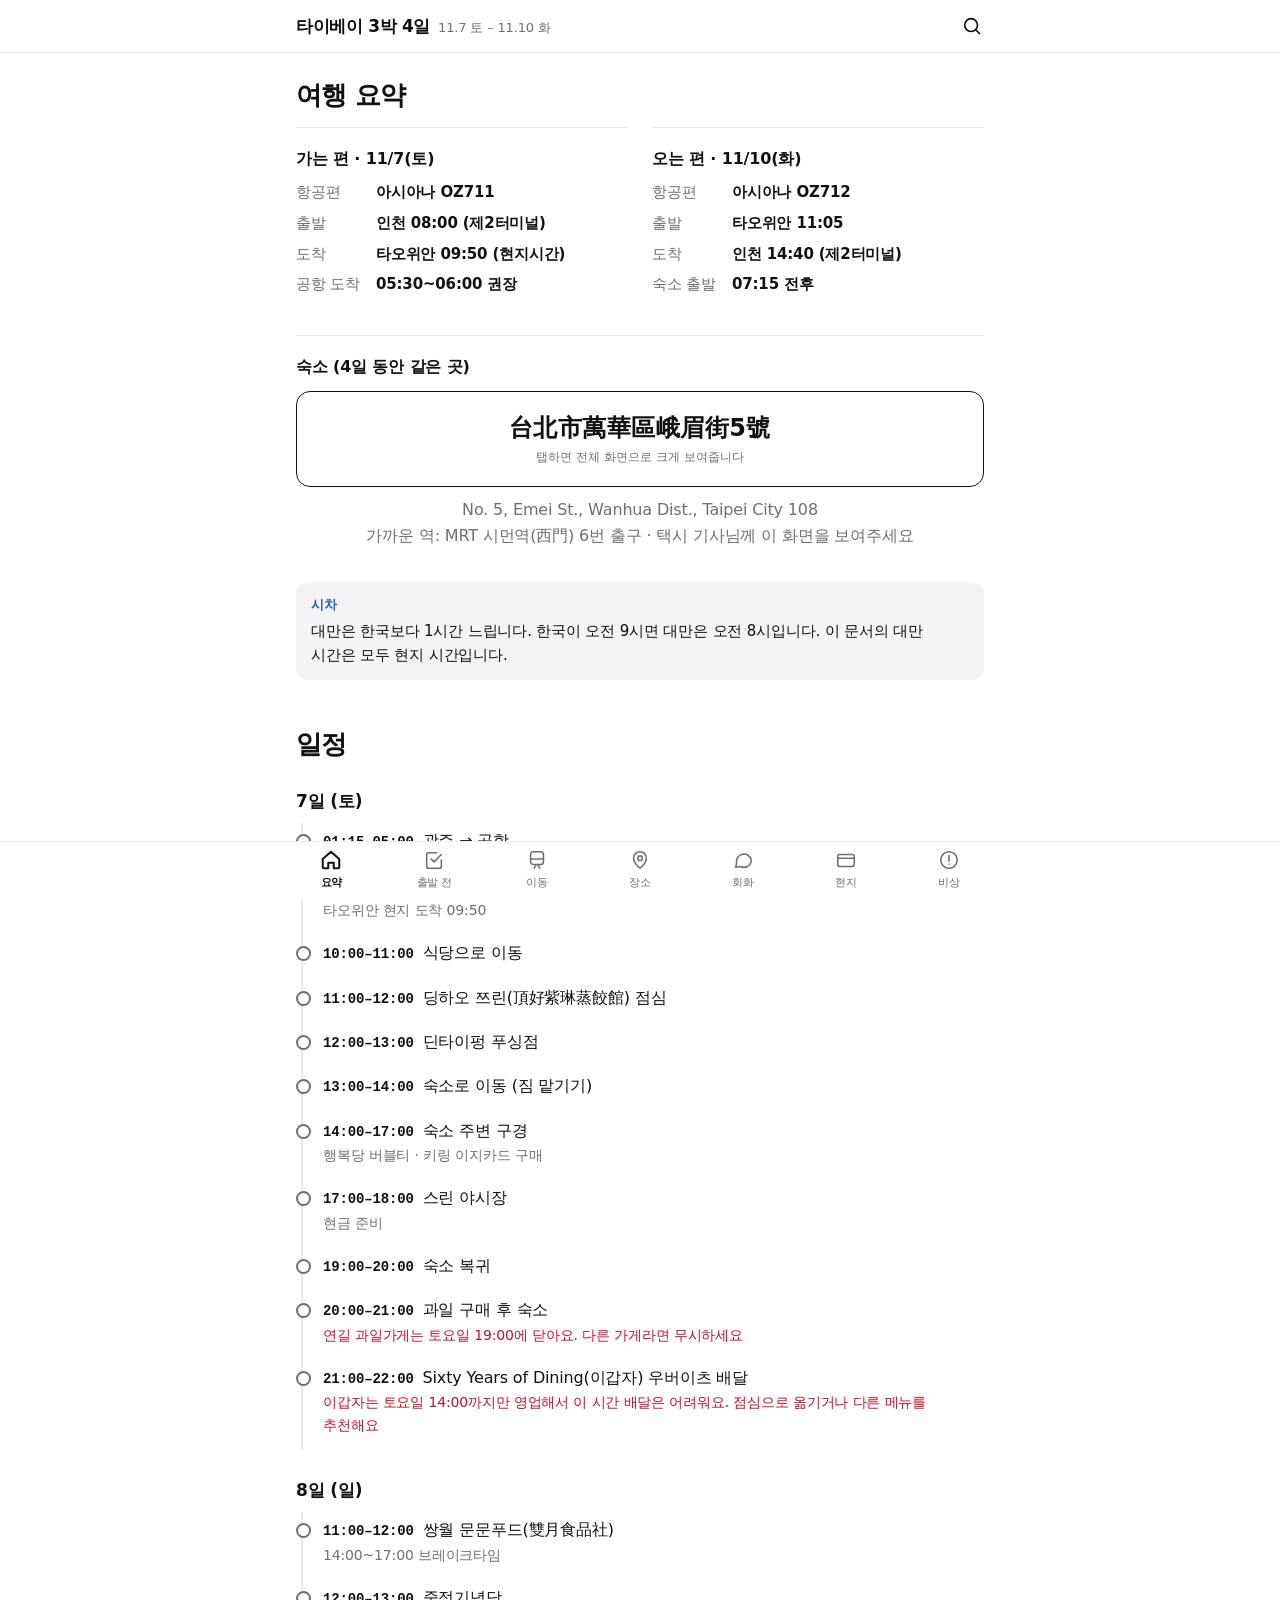
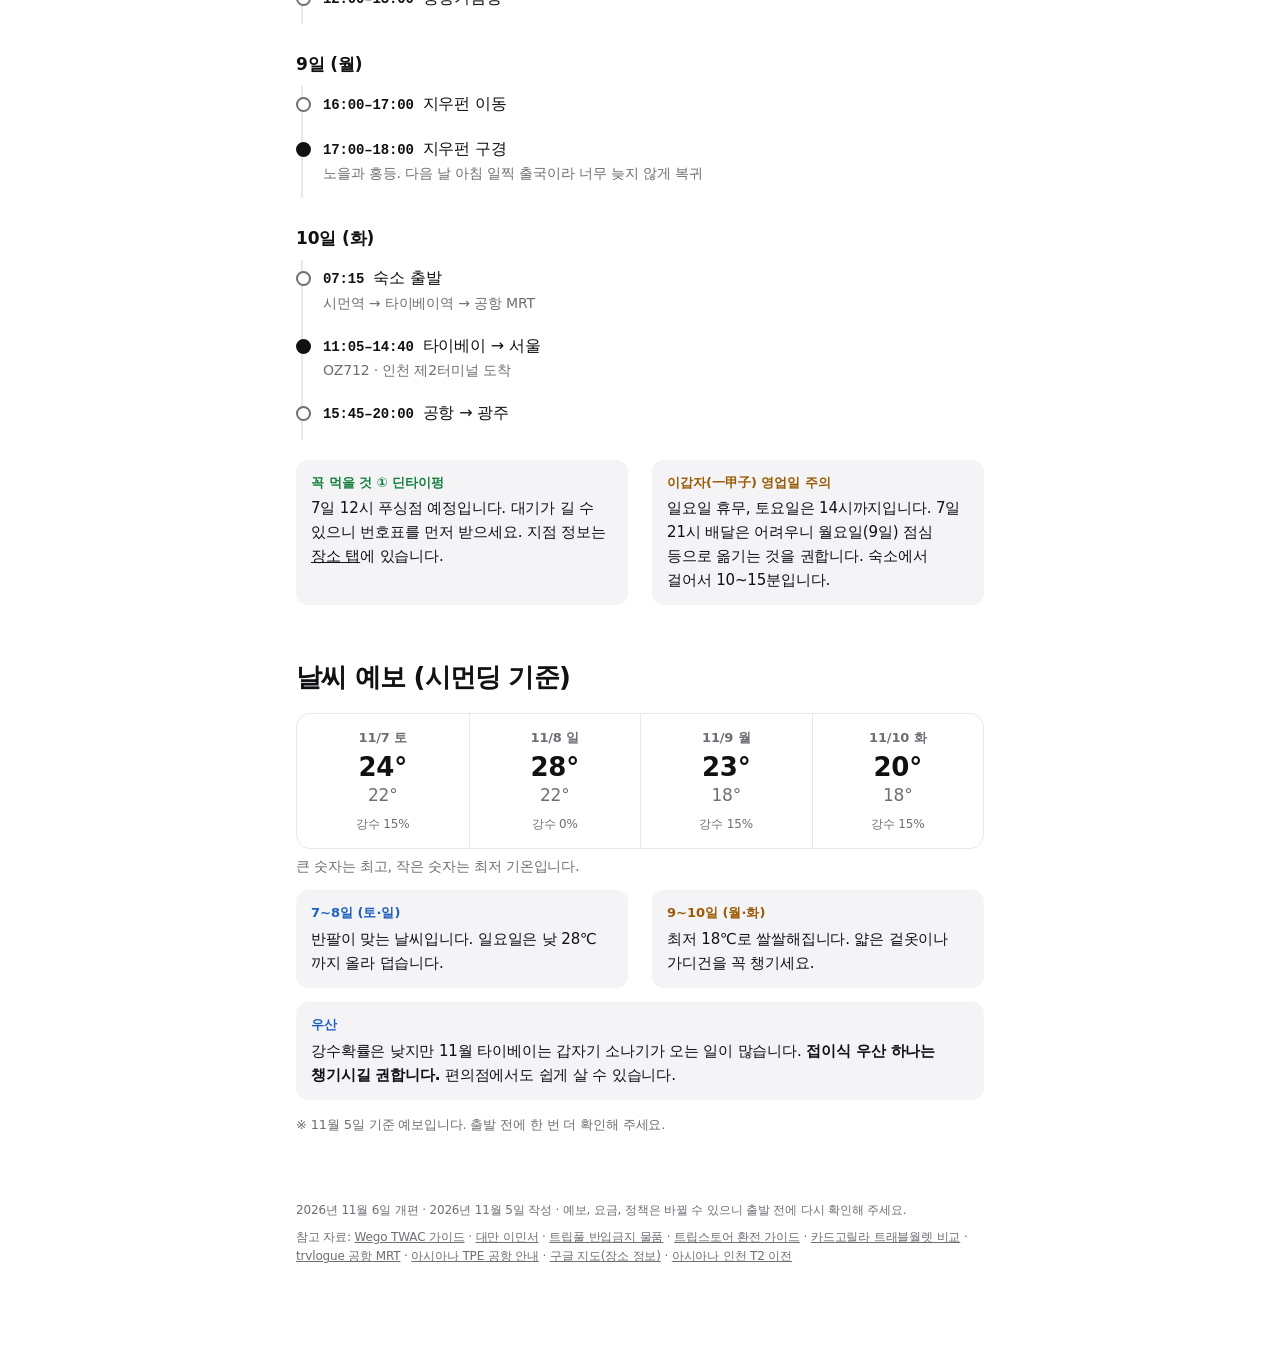
==== deploy/index.html @ 3171235d "타이베이 여행" ====
<!doctype html>
<html lang="ko">
<head>
<meta charset="utf-8">
<meta name="viewport" content="width=device-width, initial-scale=1, viewport-fit=cover">
<meta name="color-scheme" content="light dark">
<meta name="theme-color" content="#ffffff" media="(prefers-color-scheme: light)">
<meta name="theme-color" content="#0c0c0d" media="(prefers-color-scheme: dark)">
<meta name="apple-mobile-web-app-capable" content="yes">
<meta name="mobile-web-app-capable" content="yes">
<meta name="apple-mobile-web-app-title" content="타이베이">
<meta name="apple-mobile-web-app-status-bar-style" content="default">
<link rel="manifest" href="manifest.webmanifest">
<link rel="icon" href="icon-192.png">
<link rel="apple-touch-icon" href="icon-180.png">
<title>타이베이 여행 가이드</title>
<style>
:root{
  --bg:#fff; --card:#fff; --ink:#111114; --sub:#6e6e76; --line:#e9e9ec; --soft:#f4f4f6;
  --accent:#c8102e; --accent-soft:#fdecef; --blue:#1f5fbf; --blue-soft:#eaf1fc;
  --green:#16803f; --green-soft:#e8f5ed; --warn:#9a5b06; --warn-soft:#fbf3e4;
  --purple:#7b3fb3; --purple-soft:#f1e9f9;
  --mono:ui-monospace,SFMono-Regular,Menlo,Consolas,monospace;
  --tab-h:58px;
}
@media (prefers-color-scheme: dark){
  :root{
    --bg:#0c0c0d; --card:#0c0c0d; --ink:#f3f3f5; --sub:#9a9aa3; --line:#262629; --soft:#18181a;
    --accent:#ff6b7d; --accent-soft:#2c1519; --blue:#7aa9ff; --blue-soft:#16213a;
    --green:#52d08a; --green-soft:#12261a; --warn:#f0b054; --warn-soft:#2a210f;
    --purple:#b98af0; --purple-soft:#241a35;
  }
}
*{box-sizing:border-box}
html{scroll-behavior:smooth;-webkit-text-size-adjust:100%}
body{margin:0;background:var(--bg);color:var(--ink);
  font:16px/1.65 -apple-system,BlinkMacSystemFont,"Apple SD Gothic Neo","Pretendard","Noto Sans KR","Malgun Gothic",system-ui,sans-serif;
  letter-spacing:-.01em;word-break:keep-all;overflow-wrap:break-word;
  padding-bottom:calc(var(--tab-h) + env(safe-area-inset-bottom) + 28px)}
a{color:inherit}
button{-webkit-tap-highlight-color:transparent}

/* top bar */
.top{position:sticky;top:0;z-index:10;background:var(--bg);border-bottom:1px solid var(--line);padding-top:env(safe-area-inset-top)}
.top .in{max-width:720px;margin:0 auto;height:52px;padding:0 16px;display:flex;align-items:center;justify-content:space-between}
.top b{font-size:17px;letter-spacing:-.02em}
.top span{font-size:13px;color:var(--sub);margin-left:8px}
.iconbtn{width:40px;height:40px;border:0;background:transparent;color:var(--ink);display:grid;place-items:center;border-radius:50%;cursor:pointer;margin-right:-8px}
.iconbtn svg{width:22px;height:22px;stroke:currentColor;fill:none;stroke-width:1.8;stroke-linecap:round}

/* bottom tabs */
nav.tabs{position:fixed;left:0;right:0;bottom:0;z-index:10;background:var(--bg);border-top:1px solid var(--line);padding-bottom:env(safe-area-inset-bottom)}
nav.tabs .in{max-width:720px;margin:0 auto;display:grid;grid-template-columns:repeat(7,1fr)}
nav.tabs button{font:inherit;font-size:11px;letter-spacing:-.03em;border:0;background:none;color:var(--sub);height:var(--tab-h);display:flex;flex-direction:column;align-items:center;justify-content:center;gap:3px;cursor:pointer;padding:0}
nav.tabs svg{width:22px;height:22px;stroke:currentColor;fill:none;stroke-width:1.7;stroke-linecap:round;stroke-linejoin:round}
nav.tabs button[aria-selected="true"]{color:var(--ink);font-weight:700}
nav.tabs button[aria-selected="true"] svg{stroke-width:2.2}

.wrap{max-width:720px;margin:0 auto;padding:0 16px}
.pane{display:none}.pane.on{display:block}
section{scroll-margin-top:68px}
.pane>section:first-child h2{margin-top:26px}
h2{font-size:24px;font-weight:800;letter-spacing:-.03em;line-height:1.3;margin:48px 0 14px}
h3{font-size:16px;font-weight:700;margin:24px 0 8px}
.ghead{font-size:14px;font-weight:600;color:var(--sub);margin:36px 0 2px}
p{margin:8px 0}
ul,ol{padding-left:20px;margin:8px 0}
li{margin:5px 0}
.sub2{display:block;color:var(--sub);font-size:14px}
.mono{font-family:var(--mono);overflow-wrap:anywhere}
.more{font-size:14px;color:var(--sub)}

/* flat blocks instead of boxed cards */
.card{padding:18px 0;border-top:1px solid var(--line)}
h2+.card,h2+.dev-legend+.card,h2+.note+.card{border-top:0;padding-top:4px}
.card .card{border:0;padding:0;margin-top:10px}
.grid{display:grid;gap:0 24px;grid-template-columns:repeat(auto-fit,minmax(250px,1fr))}
.grid>.note{margin:8px 0}
.card h3:first-child{margin-top:0}
.kv{display:grid;grid-template-columns:auto 1fr;gap:6px 16px;font-size:15px;margin:8px 0}
.kv dt{color:var(--sub)}
.kv dd{margin:0;font-weight:600}

/* callouts */
.note{background:var(--soft);border-radius:12px;padding:13px 15px;margin:14px 0;font-size:15px;line-height:1.6}
.note>b:first-child{display:block;margin-bottom:3px;font-size:13px;letter-spacing:0}
.note.warn>b:first-child{color:var(--warn)}
.note.bad>b:first-child{color:var(--accent)}
.note.ok>b:first-child{color:var(--green)}
.note.info>b:first-child{color:var(--blue)}
.note .sub2{margin-top:2px}

/* tables */
table{width:100%;border-collapse:collapse;font-size:15px}
th,td{text-align:left;padding:10px 8px 10px 0;border-bottom:1px solid var(--line);vertical-align:top}
th{color:var(--sub);font-weight:600;font-size:13px}
tr:last-child td{border-bottom:0}
.tbl{overflow-x:auto}
@media (max-width:620px){
  table.stk tr:first-child{display:none}
  table.stk,table.stk tbody,table.stk tr,table.stk td{display:block;width:100%}
  table.stk tr{padding:11px 0;border-bottom:1px solid var(--line)}
  table.stk tr:last-child{border-bottom:0}
  table.stk td{border:0;padding:1px 0}
  table.stk td:first-child{font-weight:700;font-size:16px}
  table.stk td:not(:first-child){color:var(--sub);font-size:14px}
  table.stk td:not(:first-child) b{color:var(--ink)}
}

/* tags */
.tag{display:inline-block;white-space:nowrap;font-size:11px;padding:1px 8px;border-radius:999px;font-weight:700;vertical-align:2px;letter-spacing:0}
.tag.main{background:var(--ink);color:var(--bg)}
.tag.sub{border:1px solid var(--line);color:var(--sub)}
.dev-legend{display:flex;gap:8px;flex-wrap:wrap;margin:0 0 6px}
.dev{display:inline-block;font-size:12px;font-weight:700;padding:2px 9px;border-radius:999px;margin-right:4px;vertical-align:1px;border:1px solid var(--line);color:var(--sub);letter-spacing:0}
.dev.g{color:var(--green);border-color:var(--green)}
.dev.i{color:var(--blue);border-color:var(--blue)}
.closed{display:inline-block;color:var(--accent);font-weight:700;font-size:12px;padding:0 7px;border:1px solid var(--accent);border-radius:999px;margin-left:4px}
a.jump{font-size:13px;color:var(--blue);text-decoration:none;margin-left:4px;white-space:nowrap}

/* checklist */
.check{padding:0}
.check li{list-style:none;margin:0}
.check label{display:flex;gap:12px;align-items:flex-start;cursor:pointer;padding:9px 0}
.check input{width:21px;height:21px;margin:2px 0 0;accent-color:var(--ink);flex:none}
.check input:checked+span{color:var(--sub);text-decoration:line-through}

/* summary bits */
.big-addr{font-size:24px;font-weight:700;letter-spacing:.02em;text-align:center;padding:20px 8px;border:1.5px solid var(--ink);border-radius:14px;margin:10px 0;cursor:pointer;line-height:1.4}
.big-addr::after{content:"탭하면 전체 화면으로 크게 보여줍니다";display:block;font-size:12px;font-weight:400;color:var(--sub);letter-spacing:0;margin-top:4px}
.wx{display:grid;grid-template-columns:repeat(4,1fr);border:1px solid var(--line);border-radius:14px;overflow:hidden}
.wx>div{padding:13px 4px;text-align:center;border-left:1px solid var(--line)}
.wx>div:first-child{border-left:0}
.wx b{display:block;font-size:13px;color:var(--sub);font-weight:600}
.wx .hi{display:block;font-size:26px;font-weight:700;margin-top:4px;line-height:1.1}
.wx .lo{display:block;font-size:17px;color:var(--sub)}
.wx small{display:block;font-size:12px;color:var(--sub);margin-top:6px}
.plug{display:flex;align-items:center;gap:12px;margin:8px 0}
.plug>div{flex:1;background:var(--soft);border-radius:12px;padding:12px 14px}
.plug small{display:block;color:var(--sub);font-size:12px}
.plug span{color:var(--sub);font-size:13px;text-align:center;flex:none}
@media (max-width:480px){.plug{flex-direction:column;align-items:stretch}.plug span{padding:0}.plug span::before{content:"↓ "}}
ol.steps{margin:8px 0}

/* timeline */
.timeline{position:relative;margin:8px 0 0 5px;padding-left:20px;border-left:2px solid var(--line)}
.timeline .t{position:relative;padding:5px 0 13px}
.timeline .t::before{content:"";position:absolute;left:-27px;top:11px;width:11px;height:11px;border-radius:50%;background:var(--bg);border:2px solid var(--sub)}
.timeline .t.key::before{background:var(--ink);border-color:var(--ink)}
.timeline .time{font-family:var(--mono);font-weight:700;font-size:14px;margin-right:4px}

/* places */
.plist{display:grid;gap:0}
.place{padding:20px 0;border-top:1px solid var(--line)}
.ptop{display:flex;justify-content:space-between;gap:12px;align-items:flex-start}
.pzh{font-size:19px;font-weight:700;line-height:1.35}
.pko{font-size:14px;color:var(--sub)}
.pmap{flex:none;font-size:13px;font-weight:600;text-decoration:none;color:var(--ink);border:1px solid var(--line);padding:6px 12px;border-radius:999px;white-space:nowrap}
.ptop .num{display:inline-grid;place-items:center;width:21px;height:21px;border-radius:50%;color:#fff;font-size:11px;font-weight:700;margin-right:7px;vertical-align:2px}
.memo{margin-top:10px;background:var(--soft);border-radius:8px;padding:6px 10px;font-size:14px;display:inline-block}
.pdesc{font-size:15px;margin:10px 0}
.pinfo{margin:0;font-size:14px;display:grid;gap:5px}
.pinfo div{display:grid;grid-template-columns:38px 1fr;gap:8px}
.pinfo dt{color:var(--sub)}.pinfo dd{margin:0}
.pinfo a{text-decoration:none;color:var(--blue)}
.ptip{margin-top:10px;font-size:14px;color:var(--sub)}
.mapwrap{overflow:auto;-webkit-overflow-scrolling:touch;max-height:72vh;border-radius:12px;border:1px solid var(--line)}
.pmapsvg{display:block;width:780px !important;max-width:none !important;height:auto}
.pmapsvg text{font-family:inherit}
.mapnote{font-size:13px;color:var(--sub);margin:8px 2px 0}
.mbg{fill:#f3f1ea}.river{stroke:#bcd9ee}.rv{fill:#4a86b5;font-style:italic}
.ml{fill:#1d1d1f;font-weight:600;paint-order:stroke;stroke:#f3f1ea;stroke-width:3px}
.sl{fill:#5d5d63;paint-order:stroke;stroke:#f3f1ea;stroke-width:3px}
.rl{fill:#8a8a90}.stn{fill:#fff;stroke:#555;stroke-width:2}
.rd{stroke:#fff;stroke-width:7}.rdM{stroke:#fff;stroke-width:11}
.lgbg{fill:#fff;fill-opacity:.88}.sc{stroke:#1d1d1f}
@media (prefers-color-scheme: dark){
 .mbg{fill:#24242a}.river{stroke:#22384f}.rv{fill:#6ea2ff}
 .ml{fill:#f2f2f4;stroke:#24242a}.sl{fill:#a8a8b0;stroke:#24242a}
 .rl{fill:#8a8a95}.stn{fill:#24242a;stroke:#ccc}
 .rd{stroke:#3a3a42}.rdM{stroke:#47474f}.lgbg{fill:#1e1e21}.sc{stroke:#f2f2f4}
}
.pane svg{display:block;width:100%;height:auto}
.pane svg text{font-family:inherit}

/* talk (회화) */
.tbar{position:sticky;top:calc(52px + env(safe-area-inset-top));z-index:5;background:var(--bg);margin:0 -16px;padding:10px 16px 0;border-bottom:1px solid var(--line)}
.seg{display:inline-flex;border:1px solid var(--line);border-radius:999px;padding:2px;background:var(--soft)}
.seg button{font:inherit;font-size:13px;font-weight:600;border:0;background:none;color:var(--sub);padding:5px 14px;border-radius:999px;cursor:pointer}
.seg button[aria-pressed="true"]{background:var(--ink);color:var(--bg)}
.tbar .row{display:flex;align-items:center;justify-content:space-between;gap:10px}
.tbar .row small{color:var(--sub);font-size:12px}
.tchips{display:flex;gap:6px;overflow-x:auto;padding:10px 16px 10px;margin:0 -16px;scrollbar-width:none;-webkit-overflow-scrolling:touch}
.tchips::-webkit-scrollbar{display:none}
.tchips a{flex:none;font-size:13px;font-weight:600;text-decoration:none;padding:5px 12px;border-radius:999px;border:1px solid var(--line);color:var(--ink);background:var(--bg)}
.tchips a:active{background:var(--soft)}
.pgroup{scroll-margin-top:190px;margin-top:8px}
.hide{display:none !important}
.tsearch{display:block;width:100%;font:inherit;font-size:16px;padding:11px 14px;border:0;border-radius:12px;background:var(--soft);color:var(--ink);outline:none;margin-bottom:8px;-webkit-appearance:none}
.qk{display:flex;gap:6px;overflow-x:auto;scrollbar-width:none;margin:0 -16px 8px;padding:0 16px}
.qk::-webkit-scrollbar{display:none}
.qk button{flex:none;font:inherit;font-size:13px;border:0;background:var(--soft);color:var(--ink);border-radius:999px;padding:5px 12px;cursor:pointer}
.tempty{font-size:13px;color:var(--sub);margin:8px 0 0}
.day h3{font-size:17px;margin:26px 0 4px}
.pgroup h3{font-size:19px;font-weight:800;margin:30px 0 2px;letter-spacing:-.02em}
.pgroup .gd{font-size:13px;color:var(--sub);margin:0 0 6px}
.phrase{display:flex;align-items:stretch;border-top:1px solid var(--line)}
.phrase:last-child{border-bottom:1px solid var(--line)}
.phrase .pm{flex:1;min-width:0;text-align:left;font:inherit;color:inherit;background:none;border:0;padding:13px 4px 13px 0;cursor:pointer;display:block}
.phrase .zh{display:block;font-size:21px;font-weight:700;line-height:1.35;letter-spacing:0;word-break:normal}
.phrase .ko{display:block;font-size:15px;margin-top:2px}
.phrase .rom{display:block;font-size:13px;color:var(--sub);margin-top:2px;word-break:normal}
.phrase .nt{display:block;font-size:13px;color:var(--green);margin-top:3px}
.phrase .play{flex:none;width:58px;border:0;background:none;color:var(--ink);cursor:pointer;display:grid;place-items:center;padding:0}
.phrase .play i{width:40px;height:40px;border-radius:50%;background:var(--soft);display:grid;place-items:center}
.phrase .play svg{width:16px;height:16px;fill:currentColor;margin-left:2px}
.phrase .play.on i{background:var(--ink);color:var(--bg)}
.nums{display:grid;grid-template-columns:repeat(4,1fr);gap:8px;margin:10px 0}
.nums button{font:inherit;border:1px solid var(--line);background:var(--bg);color:var(--ink);border-radius:12px;padding:10px 4px;cursor:pointer;text-align:center;line-height:1.3}
.nums button:active{background:var(--soft)}
.nums b{display:block;font-size:20px;letter-spacing:0}
.nums small{display:block;font-size:11px;color:var(--sub);letter-spacing:0}
.nums em{display:block;font-style:normal;font-size:12px;color:var(--sub);margin-top:2px}
details.help{background:var(--soft);border-radius:12px;padding:12px 15px;margin:12px 0;font-size:14px}
details.help summary{cursor:pointer;font-weight:700;font-size:14px}
.vstat{font-size:13px;color:var(--sub);margin:6px 0 0}
.vstat.bad{color:var(--accent)}

/* full-screen "show to staff" */
.big{position:fixed;inset:0;z-index:40;background:var(--bg);display:none;flex-direction:column;padding:calc(env(safe-area-inset-top) + 12px) 20px calc(env(safe-area-inset-bottom) + 8px)}
.big.on{display:flex}
.big .bx{margin:auto 0;text-align:center}
.big .bz{font-size:clamp(34px,11vw,72px);font-weight:800;line-height:1.3;letter-spacing:0;word-break:normal}
.big .bz.addr{font-size:clamp(30px,9vw,60px)}
.big .bk{font-size:18px;color:var(--sub);margin-top:16px}
.big .br{font-size:15px;color:var(--sub);margin-top:6px}
.big .bbar{display:flex;gap:10px;padding:12px 0 8px}
.big .bbar button{flex:1;font:inherit;font-size:16px;font-weight:700;height:52px;border-radius:14px;border:1px solid var(--line);background:var(--soft);color:var(--ink);cursor:pointer}
.big .bbar .pri{background:var(--ink);color:var(--bg);border-color:var(--ink)}

/* search */
.sov{position:fixed;inset:0;z-index:30;background:rgba(0,0,0,.4);display:none}
.sov.on{display:block}
.sbox{background:var(--bg);max-width:720px;margin:0 auto;height:100%;display:flex;flex-direction:column}
.shead{display:flex;gap:8px;padding:calc(env(safe-area-inset-top) + 10px) 16px 10px;border-bottom:1px solid var(--line)}
.shead input{flex:1;font:inherit;font-size:17px;padding:10px 14px;border:0;border-radius:12px;background:var(--soft);color:var(--ink);min-width:0;outline:none}
.shead button{font:inherit;border:0;background:transparent;color:var(--ink);font-size:15px;font-weight:600;cursor:pointer;padding:0 4px}
.schips{display:flex;flex-wrap:wrap;gap:6px;padding:12px 16px 0}
.schips button{font:inherit;font-size:13px;border:1px solid var(--line);background:var(--bg);color:var(--ink);border-radius:999px;padding:4px 11px;cursor:pointer}
.sres{overflow-y:auto;padding:8px 16px 40px;flex:1}
.sitem{display:block;width:100%;text-align:left;font:inherit;background:none;border:0;border-bottom:1px solid var(--line);padding:12px 0;color:var(--ink);cursor:pointer}
.sitem .where{font-size:12px;color:var(--sub);font-weight:600}
.sitem .snip{font-size:15px;margin-top:2px}
.scount{font-size:13px;color:var(--sub);margin-top:10px}
mark.hl{background:#ffe066;color:#111;border-radius:3px;padding:0 1px}
.flash{animation:flash 1.8s ease}
@keyframes flash{0%,40%{box-shadow:0 0 0 4px #ffe066;background:#ffe066;border-radius:6px}100%{box-shadow:0 0 0 0 transparent}}

footer{margin-top:48px;color:var(--sub);font-size:12px;line-height:1.6}
footer a{color:var(--sub)}

@media (min-width:721px){h2{font-size:26px}}
@media print{
  .top,nav.tabs,.tbar,.tchips,.big,.sov{display:none !important}
  .pane{display:block !important}
  body{padding-bottom:0}
  .card,.place,.phrase{break-inside:avoid}
}
</style>
</head>
<body>

<header class="top"><div class="in">
  <div><b>타이베이 3박 4일</b><span>11.7 토 – 11.10 화</span></div>
  <button class="iconbtn" id="sbtn" aria-label="검색"><svg viewBox="0 0 24 24"><circle cx="11" cy="11" r="7"/><path d="M20 20l-3.6-3.6"/></svg></button>
</div></header>

<main class="wrap">
<div class="pane" id="tab-home" role="tabpanel"><section id="summary">
  <h2>여행 요약</h2>
  <div class="grid">
    <div class="card">
      <h3 style="margin-top:0"> 가는 편 · 11/7(토)</h3>
      <dl class="kv">
        <dt>항공편</dt><dd>아시아나 OZ711</dd>
        <dt>출발</dt><dd>인천 08:00 (제2터미널)</dd>
        <dt>도착</dt><dd>타오위안 09:50 (현지시간)</dd>
        <dt>공항 도착</dt><dd>05:30~06:00 권장</dd>
      </dl>
    </div>
    <div class="card">
      <h3 style="margin-top:0"> 오는 편 · 11/10(화)</h3>
      <dl class="kv">
        <dt>항공편</dt><dd>아시아나 OZ712</dd>
        <dt>출발</dt><dd>타오위안 11:05</dd>
        <dt>도착</dt><dd>인천 14:40 (제2터미널)</dd>
        <dt>숙소 출발</dt><dd>07:15 전후</dd>
      </dl>
    </div>
  </div>
  <div class="card" style="margin-top:12px">
    <h3 style="margin-top:0"> 숙소 (4일 동안 같은 곳)</h3>
    <div class="big-addr" role="button" tabindex="0">台北市萬華區峨眉街5號</div>
    <p style="text-align:center;margin:0;color:var(--sub)">No. 5, Emei St., Wanhua Dist., Taipei City 108<br>가까운 역: MRT 시먼역(西門) 6번 출구 · 택시 기사님께 이 화면을 보여주세요</p>
  </div>
  <div class="note info"><b>시차</b>대만은 한국보다 1시간 느립니다. 한국이 오전 9시면 대만은 오전 8시입니다. 이 문서의 대만 시간은 모두 현지 시간입니다.</div>
</section><section id="plan"><h2>일정</h2><div id="plan-body"></div><div class="grid" style="margin-top:12px"><div class="note ok" style="margin:8px 0"><b>꼭 먹을 것 ① 딘타이펑</b>7일 12시 푸싱점 예정입니다. 대기가 길 수 있으니 번호표를 먼저 받으세요. 지점 정보는 <a href="#places" data-go="places">장소 탭</a>에 있습니다.</div><div class="note warn" style="margin:8px 0"><b>이갑자(一甲子) 영업일 주의</b>일요일 휴무, 토요일은 14시까지입니다. 7일 21시 배달은 어려우니 월요일(9일) 점심 등으로 옮기는 것을 권합니다. 숙소에서 걸어서 10~15분입니다.</div></div></section><section id="weather">
  <h2>날씨 예보 (시먼딩 기준)</h2>
  <div class="card">
    <div class="wx"><div><b>11/7 토</b><span class="hi">24°</span><span class="lo">22°</span><small>강수 15%</small></div><div><b>11/8 일</b><span class="hi">28°</span><span class="lo">22°</span><small>강수 0%</small></div><div><b>11/9 월</b><span class="hi">23°</span><span class="lo">18°</span><small>강수 15%</small></div><div><b>11/10 화</b><span class="hi">20°</span><span class="lo">18°</span><small>강수 15%</small></div></div><p class="more" style="margin:6px 0 0">큰 숫자는 최고, 작은 숫자는 최저 기온입니다.</p>
    <div class="grid" style="margin-top:12px">
      <div class="note info" style="margin:0"><b>7~8일 (토·일)</b>반팔이 맞는 날씨입니다. 일요일은 낮 28℃까지 올라 덥습니다.</div>
      <div class="note warn" style="margin:0"><b>9~10일 (월·화)</b>최저 18℃로 쌀쌀해집니다. 얇은 겉옷이나 가디건을 꼭 챙기세요.</div>
    </div>
    <div class="note info"><b> 우산</b>강수확률은 낮지만 11월 타이베이는 갑자기 소나기가 오는 일이 많습니다. <b>접이식 우산 하나는 챙기시길 권합니다.</b> 편의점에서도 쉽게 살 수 있습니다.</div>
    <p style="font-size:13px;color:var(--sub);margin:0">※ 11월 5일 기준 예보입니다. 출발 전에 한 번 더 확인해 주세요.</p>
  </div>
</section></div><div class="pane" id="tab-before" role="tabpanel"><section id="check"><h2>출발 전 체크리스트</h2>
<div class="card">
  <h3 style="margin-top:0"> 서류·입국</h3>
  <ul class="check">
    <li><label><input type="checkbox"><span><b>TWAC 온라인 입국신고서 제출</b> → 완료 메일 확인 <a href="#twac" class="jump">방법 ↓</a></span></label></li>
    <li><label><input type="checkbox"><span>여권 유효기간 확인 (6개월 이상 남은 것이 안전)</span></label></li>
    <li><label><input type="checkbox" checked><span>여행자 보험 가입 (카카오페이)</span></label></li>
  </ul>
  <h3> 결제</h3>
  <ul class="check">
    <li><label><input type="checkbox" checked><span>트래블월렛에 대만달러(TWD) 충전 </span></label></li>
    <li><label><input type="checkbox"><span>와이프 토스: <b>외화통장을 해외결제 계좌로 설정</b></span></label></li>
    <li><label><input type="checkbox"><span>트래블월렛·토스·신한카드 모두 <b>해외 원화결제(DCC) 차단</b></span></label></li>
    <li><label><input type="checkbox"><span>신한카드 해외 사용 가능 상태인지 확인</span></label></li>
    <li><label><input type="checkbox"><span>라인페이(신한카드 앱) 대만 결제 되는지 확인</span></label></li>
  </ul>
  <h3> 앱 (한국에서 미리)</h3>
  <ul class="check">
    <li><label><input type="checkbox"><span><b>Uber 앱</b> 로그인 + 카드 등록 (택시용, 한 명만 해도 됨) <a href="#apps" class="jump">이유 ↓</a></span></label></li>
    <li><label><input type="checkbox"><span><b>Uber Eats 앱</b> 로그인 + 카드 등록 (배달용)</span></label></li>
    <li><label><input type="checkbox"><span>eSIM 또는 유심 구매·설치</span></label></li>
    <li><label><input type="checkbox"><span>구글 지도 '대만' 목록 열리는지 확인</span></label></li>
    <li><label><input type="checkbox"><span> <b>구글 지도 오프라인 지도</b> 받기: 타이베이 시내 + 지우펀 (두 폰 모두, 와이파이) <a href="#offmap" class="jump">방법 ↓</a></span></label></li>
    <li><label><input type="checkbox"><span> <b>갤럭시 AI 언어팩</b> 중국어·한국어 받기 (와이파이) <a href="#translate" class="jump">방법 ↓</a></span></label></li>
    <li><label><input type="checkbox"><span> <b>아이폰 번역 언어</b> 중국어(번체)·한국어 받기 (와이프)</span></label></li>
    <li><label><input type="checkbox"><span> <b>구글 번역 오프라인 중국어(번체)</b> 받기 + 파파고 설치 (두 폰 모두)</span></label></li>
    <li><label><input type="checkbox"><span>비행기 모드에서 카메라 번역·통역 되는지 테스트</span></label></li>
  </ul>
  <h3> 짐</h3>
  <ul class="check">
    <li><label><input type="checkbox"><span><b>A타입(11자) 플러그 어댑터</b></span></label></li>
    <li><label><input type="checkbox"><span>접이식 우산, 얇은 겉옷 (9~10일 쌀쌀, 지우펀은 더 추움)</span></label></li>
    <li><label><input type="checkbox"><span>보조배터리는 <b>기내 가방</b>에 (100Wh 이하)</span></label></li>
    <li><label><input type="checkbox"><span>가방에 <b>고기 든 음식, 생과일, 전자담배</b> 없는지 확인 <a href="#ban" class="jump">목록 ↓</a></span></label></li>
    <li><label><input type="checkbox"><span>편한 신발 (지우펀 계단·비탈)</span></label></li>
  </ul>
  <h3> 출발일</h3>
  <ul class="check">
    <li><label><input type="checkbox"><span>인천공항 <b>제2터미널</b> 05:30~06:00 도착할 교통편·첫차 확인</span></label></li>
  </ul>
  <p style="font-size:13px;color:var(--sub);margin:8px 0 0">※ 체크 표시는 이 기기에 저장됩니다.</p>
</div>
<h3>콘센트 모양</h3>
  <div class="card">
    <div class="plug"><div><small>한국</small><b>220V · 둥근 2핀</b></div><span>어댑터</span><div><small>대만</small><b>110V · 납작한 11자 (A타입)</b></div></div>
    <p style="margin:8px 0 0;font-size:15px">휴대폰과 노트북 충전기는 대부분 프리볼트(100~240V)라 <b>어댑터만 끼우면 됩니다.</b> 드라이기나 고데기 같은 220V 전용 기기는 쓸 수 없습니다.</p>
  </div>
</section><section id="apps"><h2>앱 미리 설치·설정</h2>
<div class="note warn"><b>왜 한국에서 미리 해야 하나요?</b>로그인할 때 <b>문자 인증</b>이 필요한 경우가 많은데, 데이터 전용 eSIM을 쓰면 대만에서 한국 번호로 문자를 못 받을 수 있습니다. 카드 등록도 미리 해두면 현지에서 바로 쓸 수 있습니다.</div>
<div class="card tbl">
  <table>
    <tr><th>앱</th><th>용도</th><th>미리 할 일</th></tr>
    <tr><td><b>Uber</b></td><td>택시·차량 호출</td><td>한국 계정 로그인, 트래블월렛 카드 등록</td></tr>
    <tr><td><b>Uber Eats</b></td><td>숙소로 음식 배달</td><td>로그인, 트래블월렛 카드 등록 (거절되면 신한카드)</td></tr>
    <tr><td><b>구글 지도</b></td><td>길찾기, 버스 시간, 저장한 '대만' 목록</td><td>목록 확인 + 오프라인 지도 받기</td></tr>
    <tr><td><b>구글 번역 · 파파고</b></td><td>메뉴판 카메라 번역</td><td>설치 + 오프라인 언어 받기 (아래 번역 준비 참고)</td></tr>
    <tr><td><b>트래블월렛 · 토스</b></td><td>잔액 확인, 카드 정지</td><td>로그인 상태 확인</td></tr>
    <tr><td><b>카카오페이</b></td><td>여행자 보험 확인·청구</td><td>보험 가입 내역과 긴급지원 연락처 확인</td></tr>
    <tr><td><b>카카오 T</b> (선택)</td><td>해외 차량 호출</td><td>대만 지원 여부를 앱에서 확인 <a href="#transit" class="jump" data-go="move">→ 이동 탭</a></td></tr>
  </table>
</div>
<p style="font-size:13px;color:var(--sub)">Uber Eats는 위치가 대만으로 바뀌기 전에는 대만 가게가 안 보이는 게 정상입니다. 주문 방법은 '대만에서' 탭에 있습니다.</p>
</section><section id="translate"><h2>번역 준비 (폴드7 · 아이폰)</h2>
<div class="dev-legend"><span class="dev g"> 갤럭시 폴드7 (요한)</span><span class="dev i"> 아이폰 (와이프)</span></div>
<div class="note info"><b>어떤 언어를 받아야 하나요?</b>대만은 <b>중국어(만다린)</b>를 쓰고 글자는 <b>번체자(繁體)</b>입니다. 언어를 고를 때 <b>'중국어(번체)'</b>나 <b>'중국어(대만)'</b>이 있으면 그것을, 없으면 그냥 '중국어'를 받으세요. '대만어(台語)'는 받을 필요 없습니다. 말소리(만다린)는 중국 본토와 같아서 통역도 '중국어'로 됩니다.</div>
<div class="note warn"><b>언제 하나요?</b>언어팩은 수백 MB까지 될 수 있으니 <b>출국 전 집 와이파이에서</b> 받으세요. 받은 뒤 <b>비행기 모드로 켜서 테스트</b>하면, 현지에서 데이터가 안 될 때도 쓸 수 있는지 확인됩니다.</div>

<div class="card">
  <h3 style="margin-top:0"><span class="dev g"> 폴드7</span> ① 갤럭시 AI 언어팩 <span class="tag main">필수</span></h3>
  <p style="margin:0 0 6px">폴드7에 들어 있는 <b>통역(대화 통역), 실시간 통화 통역, 채팅 번역, 사진 속 글자 번역</b>이 이 언어팩을 씁니다.</p>
  <ol>
    <li><b>설정 → Galaxy AI</b>로 들어갑니다.</li>
    <li><b>통역</b>(또는 '실시간 통역') 항목을 누르고, 안에 있는 <b>언어팩</b> 메뉴로 들어갑니다.</li>
    <li><b>중국어</b>와 <b>한국어</b> 옆의 다운로드 버튼을 누릅니다.</li>
    <li>같은 화면이나 Galaxy AI 설정에 <b>'기기에서만 데이터 처리'</b> 옵션이 있으면 켜서 오프라인으로 되는지 확인해 보세요. 평소에는 꺼두셔도 됩니다.</li>
  </ol>
  <p style="font-size:13px;color:var(--sub);margin:4px 0 0">※ 메뉴 이름과 위치는 소프트웨어 버전에 따라 조금 다를 수 있습니다. 설정 맨 위 검색창에 <b>'언어팩'</b>이나 <b>'통역'</b>을 검색하면 바로 찾을 수 있습니다.</p>
  <h3>폴드7에서 통역 쓰는 법</h3>
  <ul>
    <li><b>대화 통역</b>: 빠른 설정 패널(위에서 아래로 쓸어내리기)에 '통역' 버튼을 추가해 두면 바로 켤 수 있습니다. 한국어 ↔ 중국어를 고르고 말하면 번역해서 읽어줍니다.</li>
    <li><b>마주 보고 대화</b>: 화면을 반쯤 접어 세우거나, 대화 모드에서 <b>커버 화면에 상대방 쪽 번역</b>을 띄우는 기능을 쓰면 상대가 바로 읽을 수 있습니다.</li>
    <li><b>통화 통역</b>: 식당 예약 등으로 전화할 때 전화 앱의 통화 통역 기능을 켜면 통화 중에 번역됩니다.</li>
  </ul>
</div>

<div class="card">
  <h3 style="margin-top:0"><span class="dev i"> 아이폰</span> ① 애플 번역 언어 다운로드 <span class="tag main">필수</span></h3>
  <p style="margin:0 0 6px">아이폰 기본 <b>번역 앱, 카메라·사진의 글자 인식(라이브 텍스트) 번역</b>이 이 언어를 씁니다.</p>
  <ol>
    <li><b>설정 → 앱 → 번역</b>으로 들어갑니다. (iOS 버전에 따라 <b>설정 → 번역</b>)</li>
    <li><b>다운로드된 언어</b>를 누르고 <b>중국어(번체)</b>(또는 '중국어(대만)')와 <b>한국어</b> 옆의 다운로드 버튼을 누릅니다.</li>
    <li>같은 화면의 <b>'기기 내 모드'</b>를 켜면 인터넷 없이 번역되는지 확인할 수 있습니다.</li>
  </ol>
  <p style="font-size:13px;color:var(--sub);margin:4px 0 0">※ 설정 검색창에 '번역'을 검색하면 바로 찾을 수 있습니다.</p>
  <h3>아이폰에서 쓰는 법</h3>
  <ul>
    <li><b>메뉴판 비추기</b>: <b>번역 앱 → 카메라</b> 탭에서 메뉴판을 비추면 글자 위에 한국어가 덮여 보입니다.</li>
    <li><b>카메라 앱으로 바로</b>: 카메라를 글자에 비추면 오른쪽 아래에 <b>글자 인식 버튼</b>이 나옵니다. 누르고 <b>번역</b>을 고르세요.</li>
    <li><b>찍어둔 사진</b>: 사진 앱에서 사진을 열고 <b>글자 인식 버튼 → 번역</b>.</li>
    <li><b>대화</b>: 번역 앱 → <b>대화</b> 탭에서 한국어 ↔ 중국어로 말하면 번역해서 읽어줍니다. 화면을 상대에게 보여주는 모드도 있습니다.</li>
    <li><b>빠르게 켜기</b>: 설정 → 제어 센터에 <b>번역</b> 버튼을 추가해 두면 바로 열 수 있습니다.</li>
  </ul>
</div>
<div class="card">
  <h3 style="margin-top:0"><span class="dev g">폴드7</span><span class="dev i">아이폰</span> ② 구글 번역 앱 + 오프라인 중국어 <span class="tag main">둘 다 필수</span></h3>
  <p style="margin:0 0 6px">메뉴판·간판을 <b>카메라로 비추면 바로 번역</b>되는 기능이 가장 쓸모 있습니다.</p>
  <ol>
    <li><b>Google 번역</b>을 설치하거나 업데이트합니다. (폴드7은 플레이스토어, 아이폰은 앱스토어)</li>
    <li>앱 위쪽 언어 선택에서 <b>중국어(번체)</b> → <b>한국어</b>로 맞춥니다.</li>
    <li>언어 이름을 누르면 나오는 목록에서 중국어 옆의 <b>다운로드(↓) 아이콘</b>을 눌러 오프라인 언어를 받습니다. 한국어도 함께 받으세요. <br><span class="sub2"> 폴드7: 프로필 아이콘 → 설정 → '오프라인 번역 언어' ·  아이폰: 프로필 아이콘 → <b>오프라인 언어</b>에서도 받을 수 있습니다.</span></li>
    <li>비행기 모드에서 <b>카메라 → 실시간 번역</b>이 되는지 확인합니다.</li>
  </ol>
  <p style="font-size:13px;color:var(--sub);margin:4px 0 0">※ 오프라인에서는 글자·카메라 번역은 잘 되지만, 음성 번역은 인터넷이 있을 때가 더 정확합니다.</p>
</div>

<div class="card">
  <h3 style="margin-top:0"><span class="dev g">폴드7</span><span class="dev i">아이폰</span> ③ 파파고 <span class="tag sub">추천</span></h3>
  <p style="margin:0 0 6px">한국어 번역 품질이 자연스러워 메뉴 설명을 읽을 때 좋습니다. <b>이미지 번역</b>으로 메뉴판 사진을 찍으면 글자 위에 한국어가 덮여 보입니다.</p>
  <ol>
    <li>파파고 설치 → 언어를 <b>중국어(번체)</b> ↔ 한국어로 설정</li>
    <li>앱 설정에 <b>오프라인 번역</b> 메뉴가 있으면 한국어-중국어 팩을 받아 두세요.</li>
  </ol>
  <p style="font-size:13px;color:var(--sub);margin:4px 0 0">※ 파파고 이미지 번역은 인터넷이 필요할 수 있습니다. 데이터가 안 될 때는 ②의 구글 번역을 쓰세요.</p>
</div>

<div class="card">
  <h3 style="margin-top:0">④ 있으면 편한 것 <span class="tag sub">선택</span></h3>
  <p style="margin:0 0 4px;font-weight:700"> 폴드7</p>
  <ul>
    <li><b>서클 투 서치</b>: 아무 화면에서나 <b>하단 네비게이션 바(홈)를 길게 누르고</b> 글자에 동그라미 → '번역'. 인스타·구글 지도 리뷰의 중국어를 바로 번역할 때 좋습니다. 인터넷이 필요합니다.</li>
    <li><b>사진 속 글자 복사</b>: 갤러리에서 사진을 열면 글자를 인식하는 버튼(T 모양)이 나옵니다. 누르면 글자를 복사하거나 번역할 수 있어, 낮에 찍은 메뉴판·안내문을 나중에 번역할 때 좋습니다.</li>
    <li><b>삼성 키보드에 중국어 추가</b>: 설정 → 일반 → 삼성 키보드 설정 → 언어 및 입력 방식 → 언어 관리에서 <b>中文(臺灣)</b>을 추가하면 손글씨로 한자를 써서 검색할 수 있습니다. 키보드 안의 <b>번역</b> 버튼으로 한국어를 쳐서 중국어로 바꿔 보내는 것도 됩니다 (우버이츠 기사님께 메시지 보낼 때 유용).</li>
  </ul>
  <p style="margin:10px 0 4px;font-weight:700"> 아이폰</p>
  <ul>
    <li><b>구글 앱의 렌즈</b>: 구글 앱(또는 구글 번역)에서 렌즈를 열어 글자를 비추면 번역됩니다. 갤럭시의 서클 투 서치와 비슷하게 쓸 수 있습니다. 인터넷이 필요합니다.</li>
    <li><b>중국어 키보드 추가</b>: 설정 → 일반 → 키보드 → 키보드 → 새로운 키보드 추가 → <b>중국어(번체)</b> → <b>필기</b>를 고르면 손글씨로 한자를 써서 검색할 수 있습니다.</li>
    <li><b>메시지 번역</b>: 한국어로 쓴 글을 번역 앱에 붙여넣어 중국어로 바꾼 뒤 복사해서 보내면 됩니다.</li>
  </ul>
</div>
</section><section id="offmap"><h2>지도 오프라인 저장</h2>
<div class="card">
  <h3 style="margin-top:0">① 구글 지도 오프라인 지도 <span class="tag main">필수</span></h3>
  <ol>
    <li>구글 지도 앱 오른쪽 위 <b>프로필 사진</b> → <b>오프라인 지도</b></li>
    <li><b>내 지도 선택</b> → 네모 칸을 움직여 <b>타이베이 시내 전체</b>(스린 야시장~융캉제)가 들어가게 맞춤 → <b>다운로드</b></li>
    <li>같은 방법으로 <b>지우펀·루이팡</b> 쪽도 따로 하나 더 받기 (시내와 떨어져 있음)</li>
    <li>오프라인 지도 설정()에서 <b>'Wi-Fi에서만 다운로드'</b>와 <b>자동 업데이트</b>를 켜두면 편합니다.</li>
    <li> <b>아이폰도 구글 지도 앱에서 똑같이</b> 하면 됩니다. 두 폰 모두 받아두면 한 명 데이터가 끊겨도 괜찮습니다.</li>
  </ol>
  <div class="note warn" style="margin-bottom:0"><b>오프라인 지도로 되는 것과 안 되는 것</b>지도 보기, 내 위치(GPS), 장소 검색, <b>자동차 길찾기</b>는 됩니다. <b>대중교통·도보 길찾기, 실시간 버스 시간, 영업 여부, 리뷰</b>는 인터넷이 있어야 합니다. 데이터가 끊겼을 때 "지금 어디 있지?"를 확인하는 비상용으로 생각하세요.</div>
</div>
<div class="card">
  <h3 style="margin-top:0">② MRT 노선도 저장 <span class="tag sub">추천</span></h3>
  <ul>
    <li>타이베이 MRT 공식 노선도 이미지를 휴대폰에 저장해 두면 인터넷 없이 볼 수 있습니다. 역에도 크게 붙어 있습니다.</li>
    <li>이 가이드의 장소 탭 지도도 인터넷 없이 보입니다. 파일을 휴대폰에 저장해 가세요.</li>
  </ul>
</div>
<div class="card">
  <h3 style="margin-top:0"> 애플 지도 오프라인 <span class="tag sub">아이폰 선택</span></h3>
  <p style="margin:0">아이폰은 기본 <b>지도 앱 → 프로필(오른쪽 위 또는 검색창 옆) → 오프라인 지도 → 새로운 지도 다운로드</b>로 지역을 받을 수 있습니다. 애플 지도 오프라인은 <b>도보 길찾기</b>도 되는 편이라 구글 지도와 함께 받아두면 좋습니다. 지원 범위는 지역에 따라 다를 수 있습니다.</p>
</div>
<div class="card">
  <h3 style="margin-top:0">③ 완전 오프라인 지도 앱 <span class="tag sub">선택</span></h3>
  <p style="margin:0">인터넷 없이 <b>도보 길찾기</b>까지 되는 앱을 원하시면 <b>Organic Maps</b> 같은 오프라인 지도 앱에서 대만 지도를 받아 두는 방법도 있습니다. 대부분은 구글 지도만으로 충분합니다.</p>
</div>
</section><section id="payprep"><h2>결제 준비</h2>
<div class="card">
  <ul>
    <li><b>트래블월렛</b>: TWD 충전 완료. 앱에서 <b>해외 원화결제 차단</b>이 켜져 있는지 확인하세요.</li>
    <li><b>토스 체크카드 (와이프)</b>: 토스 외화통장을 카드의 <b>해외결제 계좌로 설정</b>해야 해외 ATM 출금 수수료가 면제됩니다. 현지 은행이 받는 ATM 수수료는 따로 붙을 수 있습니다.</li>
    <li><b>신한카드</b>: 해외 사용이 막혀 있지 않은지, 원화결제 차단을 했는지 카드 앱에서 확인하세요.</li>
  </ul>
</div>
<div class="note warn"><b>라인페이 확인해 주세요</b>대만의 LINE Pay 가맹점은 한국인도 쓸 수 있는데, 2023년 기사 기준으로 <b>신한카드 앱(당시 '신한pLay')에서 QR을 스캔해 결제하는 방식</b>입니다. 한국 라인 메신저 계정의 라인페이와는 다를 수 있습니다. 준비해 두신 방식이 결제되는지 출국 전에 앱에서 '해외 결제/LINE Pay 가맹점' 메뉴를 확인해 보세요. 안 되면 카드와 현금으로 충분합니다.</div>
</section><section id="twac">
  <h2>온라인 입국신고서 (TWAC)</h2>
  <div class="card">
    <p style="margin-top:0">2025년 10월부터 종이 입국카드가 없어지고 <b>온라인으로만</b> 받습니다. 일본의 Visit Japan Web 같은 절차라고 보시면 됩니다.</p>
    <dl class="kv">
      <dt>사이트</dt><dd class="mono">twac.immigration.gov.tw</dd>
      <dt>비용</dt><dd>무료 (돈을 받는 비슷한 사이트 주의)</dd>
      <dt>제출 시기</dt><dd>도착 며칠 전부터 가능 (자료마다 3일 또는 7일로 다름)</dd>
      <dt>언어</dt><dd>한국어 안내 지원</dd>
    </dl>
    <h3>입력할 내용</h3>
    <table>
      <tr><th>항목</th><th>입력값</th></tr>
      <tr><td>여권 정보</td><td>여권 사진면을 찍으면 자동 입력</td></tr>
      <tr><td>항공편</td><td class="mono">OZ711</td></tr>
      <tr><td>도착일</td><td class="mono">2026-11-07</td></tr>
      <tr><td>숙소 주소</td><td>台北市萬華區峨眉街5號<br><span style="color:var(--sub);font-size:14px">No. 5, Emei St., Wanhua Dist., Taipei City 108</span></td></tr>
      <tr><td>방문 목적</td><td>관광 (Sightseeing)</td></tr>
    </table>
    <div class="note ok"><b>완료 후</b>확인 메일만 받아두면 되고 출력은 필요 없습니다.</div>
  </div>
</section><section id="ban">
  <h2>반입 금지 물품 (벌금이 매우 큽니다)</h2>
  <div class="tbl card" style="padding:6px 12px">
    <table>
      <tr><th>품목</th><th>예시</th><th>벌금</th></tr>
      <tr><td><b> 육류 제품 전체</b></td><td>육포, 소시지, 햄 샌드위치, 고기 든 컵라면·삼각김밥, 기내식 남은 것</td><td><b style="color:var(--accent)">최대 NT$200,000</b><br>(약 900만 원), 입국 거부 가능</td></tr>
      <tr><td><b> 전자담배·가열담배</b></td><td>액상 전자담배, 아이코스, 릴 등</td><td><b style="color:var(--accent)">NT$50,000~5,000,000</b></td></tr>
      <tr><td><b> 생과일</b></td><td>기내식 과일 포함</td><td>NT$3,000~15,000</td></tr>
      <tr><td><b> 생우유·생크림</b></td><td>생크림빵, 생우유 제품, 날계란</td><td>NT$3,000</td></tr>
    </table>
  </div>
  <div class="note ok"><b>가져가도 되는 것</b>멸균우유, 분유, 완전히 익힌 삶은 달걀, 해물 컵라면, 참치마요 삼각김밥, 고기가 없는 통조림·레토르트 식품</div>
</section></div><div class="pane" id="tab-move" role="tabpanel"><section id="arrive">
  <h2>도착일: 공항에서 숙소까지 (11/7)</h2>
  <div class="card">
    <svg viewBox="0 0 360 430" style="max-width:420px;margin:0 auto" role="img" aria-label="타오위안 공항에서 시먼역까지 가는 노선도">
      <line x1="40" y1="40" x2="40" y2="210" stroke="#7b3fb3" stroke-width="10" stroke-linecap="round"/>
      <line x1="40" y1="210" x2="40" y2="320" stroke="#1f5fbf" stroke-width="10" stroke-linecap="round"/>
      <line x1="40" y1="320" x2="40" y2="395" stroke="currentColor" stroke-opacity=".5" stroke-width="3" stroke-dasharray="6 6"/>
      <circle cx="40" cy="40" r="15" fill="var(--card)" stroke="#7b3fb3" stroke-width="5"/>
      <circle cx="40" cy="210" r="15" fill="var(--card)" stroke="#1f5fbf" stroke-width="5"/>
      <circle cx="40" cy="210" r="8" fill="#7b3fb3"/>
      <circle cx="40" cy="320" r="15" fill="var(--card)" stroke="#1f5fbf" stroke-width="5"/>
      <rect x="24" y="390" width="32" height="32" rx="7" fill="#c8102e"/>
      <text x="40" y="412" text-anchor="middle" font-size="16" fill="#fff">H</text>
      <g fill="currentColor">
        <text x="72" y="38" font-size="18" font-weight="700">타오위안 공항</text>
        <text x="72" y="60" font-size="14" fill-opacity=".7">機場第二航廈 (A13)</text>
        <text x="72" y="208" font-size="18" font-weight="700">타이베이역</text>
        <text x="72" y="230" font-size="14" fill-opacity=".7">台北車站 (A1) · 환승 통로 약 10분</text>
        <text x="72" y="318" font-size="18" font-weight="700">시먼역 6번 출구</text>
        <text x="72" y="340" font-size="14" fill-opacity=".7">西門 (BL11)</text>
        <text x="72" y="404" font-size="18" font-weight="700">숙소</text>
        <text x="72" y="424" font-size="14" fill-opacity=".7">峨眉街5號</text>
      </g>
      <g>
        <rect x="68" y="100" width="270" height="62" rx="10" fill="#7b3fb3" fill-opacity=".12"/>
        <text x="82" y="126" font-size="15" font-weight="700" fill="#7b3fb3">공항 MRT 직통 (보라색)</text>
        <text x="82" y="148" font-size="14" fill="currentColor" fill-opacity=".8">약 35~40분 · 약 NT$150</text>
        <rect x="68" y="248" width="270" height="52" rx="10" fill="#1f5fbf" fill-opacity=".12"/>
        <text x="82" y="270" font-size="15" font-weight="700" fill="#1f5fbf">반난선 (파란색) 板南線</text>
        <text x="82" y="290" font-size="14" fill="currentColor" fill-opacity=".8">1정거장 · 약 3분</text>
        <text x="72" y="370" font-size="14" fill="currentColor" fill-opacity=".8"> 도보 약 5분</text>
      </g>
    </svg>
    <div class="note warn" style="margin-bottom:0"><b>환승 안내</b>타이베이역에서 공항 MRT와 일반 MRT 역은 떨어져 있어 갈아타는 통로가 꽤 깁니다(약 10분). "Taipei Metro / 捷運 板南線" 표지판을 따라가세요.</div>
  </div>

  <h3>시간표</h3>
  <div class="card">
    <div class="timeline">
      <div class="t"><span class="time">05:30~06:00</span> 인천공항 <b>제2터미널</b> 도착 (아시아나는 2026년 1월부터 T2 사용)</div>
      <div class="t key"><span class="time">08:00</span> OZ711 출발</div>
      <div class="t key"><span class="time">09:50</span> 타오위안 도착 (아시아나 공식 안내 기준 제2터미널, 탑승권에서 확인)</div>
      <div class="t"><span class="time">~10:50</span> 입국심사, 짐 찾기</div>
      <div class="t"><span class="time">~11:00</span> 입국장에서 하기: ① 國泰世華 ATM에서 현금 인출 ② 이지카드(悠遊卡) 구매·충전 ③ eSIM 연결 확인</div>
      <div class="t"><span class="time">~11:10</span> 공항 MRT 직통열차 탑승</div>
      <div class="t key"><span class="time">~12:00</span> 숙소 도착 → 체크인 전이면 <b>짐만 맡기고</b> 시먼딩에서 점심</div>
    </div>
  </div>

  <div class="note info"><b>이지카드 (悠遊卡, EasyCard)</b>MRT, 버스, 편의점 결제에 모두 쓰는 교통카드입니다. 공항 MRT 카운터나 편의점에서 사서 충전하세요. 4일 내내 편하게 쓰실 수 있습니다.</div>

</section><section id="transit"><h2>시내 교통</h2>
<div class="card">
  <h3 style="margin-top:0"> MRT · 이지카드 (기본)</h3>
  <p style="margin:0">시내는 MRT가 가장 편하고 쌉니다. 공항에서 산 <b>이지카드(悠遊卡)</b>를 찍고 타면 되고, 잔액이 부족하면 역 충전기나 편의점에서 충전합니다. 노선은 장소 탭의 시내 지도를 참고하세요.</p>
</div>
<div class="card">
  <h3 style="margin-top:0"> 택시 타는 법</h3>
  <div class="tbl">
  <table>
    <tr><th>방법</th><th>추천</th><th>설명</th></tr>
    <tr><td><b>Uber</b></td><td><span class="tag main">추천</span></td><td>한국 계정·한국 번호 그대로 사용, 등록한 카드로 자동 결제됩니다. 목적지를 앱에 입력하니 말이 안 통해도 됩니다. 요금이 미리 나오지만 붐비는 시간에는 비싸집니다.</td></tr>
    <tr><td><b>길에서 잡기</b></td><td><span class="tag sub">가능</span></td><td>노란 택시가 많아 손을 들면 섭니다. 미터 요금이고 <b>현금을 준비하세요</b> (카드 안 되는 차가 많음). 숙소 주소 화면이나 구글 지도 목적지를 보여주세요.</td></tr>
    <tr><td><b>카카오 T</b></td><td><span class="tag sub">확인 필요</span></td><td>2023년 기사 기준으로 대만 YOXI와 연동해 한국 카카오 T 앱으로 호출할 수 있었습니다. 지금도 되는지 앱의 해외 호출 메뉴에서 확인해 보세요.</td></tr>
    <tr><td>55688 · LINE GO</td><td>비추천</td><td>대만 현지 앱. <b>대만 전화번호가 있어야 가입</b>할 수 있습니다.</td></tr>
  </table>
  </div>
  <h3>타이베이 택시 요금 (미터)</h3>
  <dl class="kv">
    <dt>기본요금</dt><dd>NT$85 (첫 1.25km)</dd>
    <dt>이후</dt><dd>200m마다 NT$5</dd>
    <dt>대기</dt><dd>저속 60초마다 NT$5</dd>
    <dt>심야</dt><dd>23:00~06:00 1회당 NT$20 추가</dd>
  </dl>
  <p style="font-size:14px;color:var(--sub);margin:8px 0 0">계산해 보면 숙소 → 타이베이역(약 1.5km)은 NT$90~100 정도입니다. 시내 다른 곳도 거리에 따라 대략 계산해 보실 수 있습니다. 공항 택시는 요금 체계가 따로 있어 더 비쌉니다.</p>
  <p class="more">택시에서 쓰는 말은 <a class="jump" href="#talk-taxi" data-go="talk">회화 탭 › 택시·길</a>에 있습니다.</p>
</div>
<div class="note info"><b>귀국일 아침(11/10) 택시로 갈 경우</b>Uber 앱에서 <b>미리 예약</b>(최소 30분 전부터 가능)해 두면 07:15 출발이 편합니다. 숙소에 콜택시를 부탁하는 방법도 있습니다.</div>
</section><section id="shilin"><h2>11/7(토) 스린 야시장 가는 법</h2>
<div class="card">
  <ol>
    <li>숙소 → <b>MRT 시먼역</b>(西門)</li>
    <li><b>초록선</b>(쑹산신뎬선, 쑹산 방향) → <b>중산역(中山)</b>에서 <b>빨간선</b>(단수이 방향)으로 환승<br><span class="sub2">또는 파란선 → 타이베이역 → 빨간선</span></li>
    <li><b>젠탄역(劍潭)</b> 하차 → <b>1번 출구</b>, 길 건너면 야시장. 약 25~30분</li>
  </ol>
  <div class="note info" style="margin-bottom:0"><b>팁</b>16시부터 열고 저녁 7~9시가 가장 붐빕니다. 현금을 넉넉히, 물티슈를 챙기세요. 지하 푸드코트(士林市場 美食區)는 에어컨이 있어 앉아서 먹기 좋습니다. 돌아올 때는 젠탄역에서 같은 길로 오면 됩니다.</div>
</div>
</section><section id="jiufen"><h2>11/9(월) 지우펀 가는 법</h2>
<div class="card">
  <table>
    <tr><th>방법</th><th>타는 곳</th><th>시간·요금</th></tr>
    <tr><td><b>965번 버스</b></td><td><b>시먼 정류장</b> (숙소 근처)</td><td>약 1시간~ · 이지카드 가능</td></tr>
    <tr><td><b>1062번 버스</b></td><td>MRT 충샤오푸싱역(忠孝復興) 근처</td><td>약 1~1.5시간 · 약 NT$100 안팎</td></tr>
    <tr><td><b>기차 + 버스</b></td><td>타이베이역 → 루이팡(瑞芳)역 → 788·827번 버스</td><td>기차 약 1시간 + 버스 15~20분</td></tr>
    <tr><td><b>택시</b></td><td>루이팡역 → 지우펀</td><td>약 NT$200</td></tr>
    <tr><td><b>Uber</b></td><td>숙소 → 지우펀 바로</td><td>약 1시간 · 가장 편하지만 비쌈 (시내→지우펀 택시 약 NT$1,000 수준)</td></tr>
  </table>
  <div class="note warn"><b>주의</b>지우펀은 산 위라 시내보다 <b>쌀쌀하고 비·안개가 잦습니다.</b> 9일은 시내 최저 18℃ 예보라 겉옷과 우산을 꼭 챙기세요. 계단과 비탈이 많으니 편한 신발을 신으세요. 825번 버스는 주말에만 다닙니다.</div>
  <div class="note info" style="margin-bottom:0"><b>추천 흐름</b>14~15시 출발 → 지우펀 골목 구경과 간식(위위안 芋圓, 땅콩 아이스크림) → 노을과 홍등 → 저녁에 복귀. <b>저녁 귀가 버스는 줄이 길 수 있으니</b> 여유 있게 움직이시고, 버스 시간은 현지에서 구글 지도로 확인하세요. 다음 날 아침 7시대에 출발하니 너무 늦게 돌아오지 않는 게 좋습니다.</div>
</div></section><section id="return">
  <h2>귀국일: 숙소에서 공항까지 (11/10)</h2>
  <div class="card">
    <div class="timeline">
      <div class="t"><span class="time">전날 밤</span> 짐 정리, 동전 쓰기, 택스리펀 서류 챙기기</div>
      <div class="t key"><span class="time">07:15~07:30</span> 체크아웃 후 출발</div>
      <div class="t"><span class="time">~07:35</span> 시먼역에서 파란선을 타고 타이베이역으로 (1정거장)</div>
      <div class="t"><span class="time">~07:50</span> 타이베이역에서 공항 MRT 직통열차 탑승</div>
      <div class="t key"><span class="time">08:30~08:45</span> 타오위안 공항 도착, 체크인 (출발 2시간 30분 전)</div>
      <div class="t"><span class="time">~10:35</span> 탑승 시작</div>
      <div class="t key"><span class="time">11:05</span> OZ712 출발 → <b>14:40 인천 T2 도착</b></div>
    </div>
  </div>
  <div class="note warn"><b>화요일 아침 출근 시간</b>7~9시에는 MRT가 붐빕니다. 캐리어를 들고 환승 통로를 지나야 하니 여유를 두세요. 짐이 많으면 <b>택시나 우버로 숙소에서 공항까지 바로</b> 가셔도 됩니다(약 40~60분, NT$1,000~1,200 정도).</div>
  <div class="note info"><b>도심공항 체크인 (타이베이역 A1)</b>이용할 수 있으면 짐을 미리 부치고 공항에서는 보안검색만 하시면 됩니다. 이용 가능한 항공사가 정해져 있으니 아시아나가 포함되는지 앱이나 현장에서 확인해 주세요.</div>
  <div class="card">
    <h3 style="margin-top:0">택스리펀 (부가세 환급)</h3>
    <ul>
      <li>"TRS" 표시가 있는 매장에서 <b>하루에 한 매장에서 NT$2,000 이상</b> 사면 대상</li>
      <li>공항 환급 카운터에 <b>영수증, 환급 서류, 여권</b>을 가져가세요</li>
    </ul>
    <h3>한국으로 가져올 때 주의</h3>
    <ul>
      <li>한국도 <b>육포, 소시지 같은 육류 가공품 반입이 금지</b>입니다</li>
      <li>생과일도 반입할 수 없습니다</li>
      <li>펑리수, 누가크래커, 우롱차 같은 과자와 차는 괜찮습니다</li>
    </ul>
  </div>
</section></div><div class="pane" id="tab-places" role="tabpanel"><section id="places"><h2>저장한 장소 17곳</h2>
<div class="card" style="padding:10px"><h3 style="margin:4px 4px 8px"> 타이베이 시내</h3><div class="mapwrap"><svg viewBox="0 0 700 796" class="pmapsvg" role="img" aria-label="타이베이 시내 장소 개략 지도"><rect width="700" height="796" class="mbg"/><polyline points="15.9,796.1 58.3,632.2 116.7,515.1 159.1,398.0 180.3,281.0 148.5,163.9 74.2,0.0" fill="none" class="river" stroke-width="22" stroke-linecap="round" stroke-linejoin="round"/><polyline points="180.3,245.9 275.8,193.2 403.0,175.6 562.1,204.9 700.0,251.7" fill="none" class="river" stroke-width="16" stroke-linecap="round" stroke-linejoin="round"/><text x="80" y="398" font-size="12" class="rv" transform="rotate(-70 80 398)">단수이강</text><text x="509" y="158" font-size="12" class="rv">지룽강</text><polyline points="269.4,560.8 233.3,526.8 127.3,444.9 0.0,374.6" fill="none" stroke="#8e44ad" stroke-width="5" stroke-linecap="round" stroke-linejoin="round" stroke-dasharray="8 5" opacity=".85"/><polyline points="326.7,793.8 277.9,717.7 201.5,684.9 170.8,607.6 194.1,521.0 301.2,483.5 434.8,491.7 551.5,491.7 721.2,492.9" fill="none" stroke="#008659" stroke-width="6" stroke-linecap="round" stroke-linejoin="round"  opacity=".85"/><polyline points="10.6,749.3 84.8,687.2 170.8,607.6 269.4,560.8 330.9,577.2 433.8,604.1 548.3,613.5 624.7,615.8 721.2,617.0" fill="none" stroke="#0070bd" stroke-width="6" stroke-linecap="round" stroke-linejoin="round"  opacity=".85"/><polyline points="362.7,5.9 351.1,108.9 297.0,264.6 289.5,367.6 304.4,425.0 301.2,483.5 269.4,560.8 257.7,617.0 277.9,717.7 389.2,703.6 463.5,714.1 546.2,714.1 643.8,710.6 721.2,710.6" fill="none" stroke="#e3002c" stroke-width="6" stroke-linecap="round" stroke-linejoin="round"  opacity=".85"/><text x="16" y="382" font-size="12" fill="#8e44ad" font-weight="700">↖ 공항철도</text><circle cx="351.1" cy="108.9" r="5" class="stn"/><text x="339.1" y="112.9" text-anchor="end" font-size="11" class="sl">젠탄 劍潭</text><circle cx="301.2" cy="483.5" r="5" class="stn"/><text x="289.2" y="477.5" text-anchor="end" font-size="11" class="sl">중산 中山</text><circle cx="269.4" cy="560.8" r="5" class="stn"/><text x="255.4" y="552.8" text-anchor="end" font-size="11" class="sl">타이베이역</text><circle cx="170.8" cy="607.6" r="5" class="stn"/><circle cx="277.9" cy="717.7" r="5" class="stn"/><text x="265.9" y="731.7" text-anchor="end" font-size="11" class="sl">중정기념당</text><circle cx="389.2" cy="703.6" r="5" class="stn"/><text x="389.2" y="693.6" text-anchor="middle" font-size="11" class="sl">동먼 東門</text><circle cx="548.3" cy="613.5" r="5" class="stn"/><text x="548.3" y="603.5" text-anchor="middle" font-size="11" class="sl">충샤오푸싱</text><circle cx="624.7" cy="615.8" r="5" class="stn"/><text x="632.7" y="605.8" text-anchor="start" font-size="11" class="sl">충샤오둔화</text><rect x="88.0" y="556.1" width="94.4" height="120.6" rx="10" fill="#c8102e" fill-opacity=".12" stroke="#c8102e" stroke-width="2" stroke-dasharray="5 4"/><text x="92.0" y="692.7" font-size="12" font-weight="700" fill="#c8102e">시먼딩 1~8 · 숙소</text><text x="92.0" y="707.7" font-size="11" class="sl">↓ 아래 확대 지도</text><g><circle cx="230.8" cy="565.3" r="11" fill="#1f5fbf" stroke="#fff" stroke-width="2"/><text x="230.8" y="569.3" text-anchor="middle" font-size="11" font-weight="700" fill="#fff">9</text></g><text x="216.8" y="583.3" text-anchor="end" font-size="13" class="ml">류산동</text><g><circle cx="264.5" cy="561.5" r="11" fill="#1f5fbf" stroke="#fff" stroke-width="2"/><text x="264.5" y="565.5" text-anchor="middle" font-size="11" font-weight="700" fill="#fff">10</text></g><text x="280.5" y="551.5" text-anchor="start" font-size="13" class="ml">팀호완</text><g><circle cx="318.6" cy="588.9" r="11" fill="#1f5fbf" stroke="#fff" stroke-width="2"/><text x="318.6" y="592.9" text-anchor="middle" font-size="11" font-weight="700" fill="#fff">11</text></g><text x="334.6" y="593.9" text-anchor="start" font-size="13" class="ml">문문푸드</text><g><circle cx="271.2" cy="671.7" r="11" fill="#1f5fbf" stroke="#fff" stroke-width="2"/><text x="271.2" y="675.7" text-anchor="middle" font-size="11" font-weight="700" fill="#fff">12</text></g><text x="255.2" y="676.7" text-anchor="end" font-size="13" class="ml">자유광장</text><g><circle cx="308.7" cy="488.1" r="11" fill="#1f8a4c" stroke="#fff" stroke-width="2"/><text x="308.7" y="492.1" text-anchor="middle" font-size="11" font-weight="700" fill="#fff">13</text></g><text x="324.7" y="493.1" text-anchor="start" font-size="13" class="ml">신예</text><g><circle cx="593.2" cy="611.3" r="11" fill="#1f8a4c" stroke="#fff" stroke-width="2"/><text x="593.2" y="615.3" text-anchor="middle" font-size="11" font-weight="700" fill="#fff">14</text></g><text x="593.2" y="637.3" text-anchor="middle" font-size="13" class="ml">딩하오 만두</text><g><circle cx="383.0" cy="714.9" r="11" fill="#1f8a4c" stroke="#fff" stroke-width="2"/><text x="383.0" y="718.9" text-anchor="middle" font-size="11" font-weight="700" fill="#fff">15</text></g><text x="383.0" y="740.9" text-anchor="middle" font-size="13" class="ml">융캉 우육면</text><g><circle cx="343.1" cy="64.4" r="11" fill="#1f8a4c" stroke="#fff" stroke-width="2"/><text x="343.1" y="68.4" text-anchor="middle" font-size="11" font-weight="700" fill="#fff">16</text></g><text x="359.1" y="69.4" text-anchor="start" font-size="13" class="ml">스린 야시장</text><g transform="translate(550,340)"><rect width="140" height="58" rx="10" fill="#7b3fb3" fill-opacity=".12" stroke="#7b3fb3"/><circle cx="20" cy="29" r="11" fill="#7b3fb3" stroke="#fff" stroke-width="2"/><text x="20" y="33" text-anchor="middle" font-size="11" font-weight="700" fill="#fff">17</text><text x="38" y="25" font-size="13" font-weight="700" class="ml">지우펀 →</text><text x="38" y="43" font-size="11" class="sl">동쪽 약 40km</text></g><g transform="translate(12,12)"><rect width="168" height="88" rx="8" class="lgbg"/><line x1="10" x2="30" y1="16" y2="16" stroke="#e3002c" stroke-width="5" stroke-linecap="round"/><text x="38" y="20" font-size="11" class="ml">단수이신이선 (빨강)</text><line x1="10" x2="30" y1="35" y2="35" stroke="#0070bd" stroke-width="5" stroke-linecap="round"/><text x="38" y="39" font-size="11" class="ml">반난선 (파랑)</text><line x1="10" x2="30" y1="54" y2="54" stroke="#008659" stroke-width="5" stroke-linecap="round"/><text x="38" y="58" font-size="11" class="ml">쑹산신뎬선 (초록)</text><line x1="10" x2="30" y1="73" y2="73" stroke="#8e44ad" stroke-width="5" stroke-linecap="round"/><text x="38" y="77" font-size="11" class="ml">공항철도</text></g><text x="690" y="788" text-anchor="end" font-size="10" class="sl">개략도 · 실제 모양과 거리는 다를 수 있음 · 위가 북쪽</text></svg></div></div>
<div class="card" style="padding:10px"><h3 style="margin:4px 4px 8px"> 시먼딩 확대 (1~8번 · 숙소)</h3><div class="mapwrap"><svg viewBox="0 0 700 885" class="pmapsvg" role="img" aria-label="시먼딩 확대 개략 지도"><rect width="700" height="885" class="mbg"/><rect x="408" y="64" width="204" height="258" rx="8" fill="#f0a94a" fill-opacity=".14"/><text x="510" y="80" text-anchor="middle" font-size="11" fill="#b45309" font-weight="700">시먼딩 보행자 거리</text><polyline points="627.1,0.0 656.3,885.4" fill="none" class="rdM" stroke-linecap="round"/><text x="634" y="628" font-size="11" class="rl" transform="rotate(-90 634 628)" dy="-6">中華路 중화로</text><polyline points="415.6,0.0 437.5,708.3" fill="none" class="rd" stroke-linecap="round"/><text x="423" y="612" font-size="11" class="rl" transform="rotate(-90 423 612)" dy="-6">西寧南路 시닝남로</text><polyline points="561.5,0.0 510.4,547.3" fill="none" class="rd" stroke-linecap="round"/><text x="551" y="129" font-size="11" class="rl" transform="rotate(-90 551 129)" dy="-6">漢中街 한중가</text><polyline points="116.7,0.0 160.4,885.4" fill="none" class="rdM" stroke-linecap="round"/><text x="124" y="225" font-size="11" class="rl" transform="rotate(-90 124 225)" dy="-6">康定路 캉딩로</text><polyline points="0.0,370.2 700.0,378.3" fill="none" class="rdM" stroke-linecap="round"/><text x="241" y="382" font-size="11" class="rl" dy="-5">成都路 청두로</text><polyline points="204.2,273.7 627.1,273.7" fill="none" class="rd" stroke-linecap="round"/><text x="219" y="262" font-size="11" class="rl" dy="-5">峨眉街 어메이가</text><polyline points="204.2,177.1 627.1,177.1" fill="none" class="rd" stroke-linecap="round"/><text x="219" y="165" font-size="11" class="rl" dy="-5">漢口街 한커우가</text><polyline points="204.2,88.5 627.1,88.5" fill="none" class="rd" stroke-linecap="round"/><text x="219" y="76" font-size="11" class="rl" dy="-5">武昌街 우창가</text><polyline points="0.0,507.1 641.7,507.1" fill="none" class="rd" stroke-linecap="round"/><text x="241" y="495" font-size="11" class="rl" dy="-5">內江街 / 長沙街</text><polyline points="0.0,804.9 700.0,804.9" fill="none" class="rdM" stroke-linecap="round"/><text x="204" y="793" font-size="11" class="rl" dy="-5">愛國西路 아이궈서로</text><g><circle cx="576" cy="378" r="13" fill="#0070bd" stroke="#fff" stroke-width="3"/><text x="576" y="382" text-anchor="middle" font-size="11" font-weight="700" fill="#fff">M</text><text x="594" y="404" text-anchor="end" font-size="12" font-weight="700" fill="#0070bd">MRT 시먼역</text></g><text x="551" y="336" text-anchor="end" font-size="10" fill="#0070bd" font-weight="700">6번 출구</text><g><circle cx="379.0" cy="248.6" r="11" fill="#c8102e" stroke="#fff" stroke-width="2"/><text x="379.0" y="252.6" text-anchor="middle" font-size="11" font-weight="700" fill="#fff">1</text></g><text x="363.0" y="244.6" text-anchor="end" font-size="13" class="ml">에슬라이트</text><g><circle cx="420.4" cy="286.6" r="11" fill="#c8102e" stroke="#fff" stroke-width="2"/><text x="420.4" y="290.6" text-anchor="middle" font-size="11" font-weight="700" fill="#fff">2</text></g><text x="404.4" y="302.6" text-anchor="end" font-size="13" class="ml">파파목장</text><g><circle cx="555.5" cy="131.0" r="11" fill="#c8102e" stroke="#fff" stroke-width="2"/><text x="555.5" y="135.0" text-anchor="middle" font-size="11" font-weight="700" fill="#fff">3</text></g><text x="571.5" y="136.0" text-anchor="start" font-size="13" class="ml">설화빙</text><g><circle cx="522.7" cy="275.1" r="11" fill="#c8102e" stroke="#fff" stroke-width="2"/><text x="522.7" y="279.1" text-anchor="middle" font-size="11" font-weight="700" fill="#fff">4</text></g><text x="518.7" y="257.1" text-anchor="end" font-size="13" class="ml">싱푸탕</text><g><circle cx="547.6" cy="282.3" r="11" fill="#c8102e" stroke="#fff" stroke-width="2"/><text x="547.6" y="286.3" text-anchor="middle" font-size="11" font-weight="700" fill="#fff">5</text></g><text x="547.6" y="312.3" text-anchor="middle" font-size="13" class="ml">아종면선</text><g><circle cx="519.8" cy="377.5" r="11" fill="#c8102e" stroke="#fff" stroke-width="2"/><text x="519.8" y="381.5" text-anchor="middle" font-size="11" font-weight="700" fill="#fff">6</text></g><text x="503.8" y="382.5" text-anchor="end" font-size="13" class="ml">파출소</text><g><circle cx="143.7" cy="514.9" r="11" fill="#c8102e" stroke="#fff" stroke-width="2"/><text x="143.7" y="518.9" text-anchor="middle" font-size="11" font-weight="700" fill="#fff">7</text></g><text x="159.7" y="519.9" text-anchor="start" font-size="13" class="ml">이갑자</text><g><circle cx="514.8" cy="804.7" r="11" fill="#c8102e" stroke="#fff" stroke-width="2"/><text x="514.8" y="808.7" text-anchor="middle" font-size="11" font-weight="700" fill="#fff">8</text></g><text x="530.8" y="809.7" text-anchor="start" font-size="13" class="ml">과일가게</text><g><rect x="563.7" y="248.7" width="22" height="22" rx="5" fill="#111" stroke="#fff" stroke-width="2"/><text x="574.7" y="264.2" text-anchor="middle" font-size="12" font-weight="700" fill="#fff">숙</text></g><text x="591" y="256" font-size="13" font-weight="700" class="ml">숙소</text><g transform="translate(14,867)"><line x1="0" x2="145" y1="0" y2="0" class="sc" stroke-width="3"/><line x1="0" x2="0" y1="-5" y2="5" class="sc" stroke-width="2"/><line x1="145" x2="145" y1="-5" y2="5" class="sc" stroke-width="2"/><text x="72" y="-8" text-anchor="middle" font-size="11" class="ml">200m (도보 약 3분)</text></g><text x="690" y="877" text-anchor="end" font-size="10" class="sl">개략도 · 위가 북쪽</text></svg></div></div>
<p class="mapnote">지도는 손가락으로 밀어서 볼 수 있습니다. 번호는 아래 장소 카드 번호와 같습니다. 직접 그린 개략도라 정확한 길찾기는 카드의 '지도 열기'나 구글 지도 앱의 '대만' 목록을 이용하세요.</p>
<div class="note warn"><b>요일별 주의</b><b style="display:inline">11/8(일) 휴무:</b> 이갑자(一甲子), 류산동 우육면, 연길 과일가게<br><b style="display:inline">브레이크타임:</b> 문문푸드 14~17시, 신예 대만요리 14:30~17시<br><b style="display:inline">일찍 닫는 곳:</b> 류산동 18시, 이갑자 19시(토 14시)</div>
<h3 class="ghead"> 숙소 근처 · 시먼딩 (걸어서 가능)</h3><div class="plist"><article class="place"><div class="ptop"><div><div class="pzh">誠品書店 西門店</div><div class="pko">에슬라이트 서점 시먼점</div></div><a class="pmap" href="https://maps.app.goo.gl/4ftSFapMdfe2B1by8" target="_blank" rel="noopener">지도 열기 ↗</a></div><div class="memo"> 우리 메모: <b>텀블러백(뻬이따이)</b></div><p class="pdesc">대만의 대표 대형 서점입니다. 책 외에 문구, 굿즈, 기념품이 많고 안에 카페도 있습니다. 메모의 '뻬이따이(杯袋)'는 컵·텀블러를 넣어 들고 다니는 가방으로, 대만 여행 기념품으로 인기가 많습니다.</p><dl class="pinfo"><div><dt>영업</dt><dd>매일 11:30~22:00 </dd></div><div><dt>주소</dt><dd>台北市萬華區峨眉街52號3樓 (Eslite Spectrum Ximen 건물)</dd></div><div><dt>전화</dt><dd class="mono">+886 2 2388 6588</dd></div></dl><div class="ptip"> 숙소와 같은 峨眉街에 있어 걸어서 몇 분 거리입니다.</div></article><article class="place"><div class="ptop"><div><div class="pzh">發發 萬華西門牧場</div><div class="pko">파파목장 (The Far Far Farm) 시먼점</div></div><a class="pmap" href="https://maps.app.goo.gl/Za6mRiDaTukx95zG6" target="_blank" rel="noopener">지도 열기 ↗</a></div><div class="memo"> 우리 메모: <b>텀블러백</b></div><p class="pdesc">키위 캐릭터 로고가 귀여운 우유·밀크티·요거트 음료 가게입니다. 음료 외에 로고 굿즈도 팝니다. 당도를 10%까지 낮출 수 있습니다.</p><dl class="pinfo"><div><dt>영업</dt><dd>매일 11:00~22:00 </dd></div><div><dt>주소</dt><dd>台北市萬華區西寧南路72之1號</dd></div><div><dt>전화</dt><dd class="mono">+886 2 2389 9700</dd></div></dl><div class="ptip"> 에슬라이트 서점 바로 근처입니다.</div></article><article class="place"><div class="ptop"><div><div class="pzh">三兄妹雪花冰</div><div class="pko">삼형매 설화빙</div></div><a class="pmap" href="https://maps.app.goo.gl/XbVKkbcuQ7tGPSJf7" target="_blank" rel="noopener">지도 열기 ↗</a></div><p class="pdesc">시먼딩의 유명한 빙수 가게입니다. '설화빙(雪花冰)'은 우유 얼음을 눈처럼 얇게 갈아낸 빙수입니다. 양이 많아 2~3명이 하나를 나눠 먹어도 됩니다. 지하에 앉을 자리가 있습니다.</p><dl class="pinfo"><div><dt>영업</dt><dd>매일 10:30~23:00 </dd></div><div><dt>주소</dt><dd>台北市萬華區漢中街23號</dd></div><div><dt>전화</dt><dd class="mono">+886 2 2381 2650</dd></div></dl></article><article class="place"><div class="ptop"><div><div class="pzh">幸福堂</div><div class="pko">싱푸탕 (흑당 버블티)</div></div><a class="pmap" href="https://maps.app.goo.gl/HqauqexNWAhbXUhw6" target="_blank" rel="noopener">지도 열기 ↗</a></div><p class="pdesc">가게 앞에서 흑당 타피오카를 큰 냄비에 직접 볶는 모습을 볼 수 있는 흑당 버블티 가게입니다. 대표 메뉴는 흑당 타피오카 우유(黑糖珍珠鮮奶)입니다. 줄이 길 수 있습니다.</p><dl class="pinfo"><div><dt>영업</dt><dd>매일 08:30~다음 날 00:30 </dd></div><div><dt>주소</dt><dd>台北市萬華區漢中街101號</dd></div><div><dt>전화</dt><dd class="mono">+886 900 620 585</dd></div></dl></article><article class="place"><div class="ptop"><div><div class="pzh">阿宗麵線</div><div class="pko">아종면선 (곱창국수)</div></div><a class="pmap" href="https://maps.app.goo.gl/GKoTDDKxZjKwWJCx6" target="_blank" rel="noopener">지도 열기 ↗</a></div><div class="memo"> 우리 메모: <b>곱창국수</b></div><p class="pdesc">걸쭉한 국물에 가는 국수와 곱창(大腸)이 들어간 '대창면선'으로 유명한 노점입니다. <b>의자가 없어서 서서 먹습니다.</b> 고수를 빼려면 '不要香菜(부야오 샹차이)'라고 말하세요. 테이블의 마늘·식초·고추 소스를 넣어 먹으면 더 맛있습니다.</p><dl class="pinfo"><div><dt>영업</dt><dd>월~목·일 07:30~22:30 / 금·토 07:30~23:00 </dd></div><div><dt>주소</dt><dd>台北市萬華區峨眉街8之1號</dd></div><div><dt>전화</dt><dd class="mono">+886 2 2388 8808</dd></div></dl><div class="ptip"> <b>숙소(峨眉街5號) 바로 옆입니다.</b> 아침에 가면 줄이 짧습니다.</div></article><article class="place"><div class="ptop"><div><div class="pzh">漢中街派出所</div><div class="pko">한중가 파출소</div></div><a class="pmap" href="https://maps.app.goo.gl/oRmUfzPexy6W3uKQ7" target="_blank" rel="noopener">지도 열기 ↗</a></div><div class="memo"> 우리 메모: <b>숙소 근처</b></div><p class="pdesc">숙소에서 가장 가까운 경찰서(파출소)로 24시간 운영합니다. 분실·도난 신고가 필요할 때 이곳으로 가시면 됩니다.</p><dl class="pinfo"><div><dt>영업</dt><dd>24시간 </dd></div><div><dt>주소</dt><dd>台北市萬華區漢中街122號</dd></div><div><dt>전화</dt><dd class="mono">+886 2 2331 2212</dd></div></dl><div class="ptip"> 긴급 상황에는 110에 전화하세요.</div></article><article class="place"><div class="ptop"><div><div class="pzh">一甲子餐飲</div><div class="pko">이갑자 (60년 식당)</div></div><a class="pmap" href="https://maps.app.goo.gl/ASd6rnXJnp7dyed1A" target="_blank" rel="noopener">지도 열기 ↗</a></div><p class="pdesc">60년 넘은 대만 서민 식당입니다. 루러우판(滷肉飯, 간장 돼지고기 덮밥), 콩러우판(焢肉飯, 큼직한 돼지고기 덮밥), 꽈바오(刈包, 대만식 햄버거)가 유명합니다. 사진이 있는 영어 메뉴가 있습니다.</p><dl class="pinfo"><div><dt>영업</dt><dd>월~금 09:00~19:00 / 토 09:00~14:00 <span class="closed">일요일 휴무</span></dd></div><div><dt>주소</dt><dd>台北市萬華區康定路79號</dd></div><div><dt>전화</dt><dd class="mono">+886 2 2311 5241</dd></div></dl><div class="ptip"> 숙소에서 걸어서 약 10~15분입니다. <b>11/8(일)은 쉬고, 토요일은 14시까지입니다.</b></div></article><article class="place"><div class="ptop"><div><div class="pzh">延桔水果行</div><div class="pko">연길 과일가게</div></div><a class="pmap" href="https://maps.app.goo.gl/oj1fEH4zifZsSuKG6" target="_blank" rel="noopener">지도 열기 ↗</a></div><div class="memo"> 우리 메모: <b>과일가게</b></div><p class="pdesc">다양한 대만 과일을 파는 과일가게입니다. 손질된 과일을 사서 바로 먹을 수 있습니다. 리뷰에 따르면 고른 과일 상태를 확인해 주기도 하지만, 가격이 비싸다는 평도 있습니다.</p><dl class="pinfo"><div><dt>영업</dt><dd>월~금 08:00~20:00 / 토 08:00~19:00 <span class="closed">일요일 휴무</span></dd></div><div><dt>주소</dt><dd>台北市中正區愛國西路52號</dd></div><div><dt>전화</dt><dd class="mono">+886 2 2314 4162</dd></div></dl><div class="ptip"> 숙소에서 걸어서 약 15분입니다. <b>과일은 한국으로 가져올 수 없으니</b> 현지에서 드세요.</div></article></div><h3 class="ghead"> 타이베이역 · 중정기념당 주변</h3><div class="plist"><article class="place"><div class="ptop"><div><div class="pzh">劉山東牛肉麵</div><div class="pko">류산동 우육면</div></div><a class="pmap" href="https://maps.app.goo.gl/Xx4jmMsafnEZugPw8" target="_blank" rel="noopener">지도 열기 ↗</a></div><p class="pdesc">타이베이역 근처 골목에 있는 우육면(소고기 국수) 맛집입니다. 고기가 넉넉하고 양이 많아 한 그릇을 나눠 먹어도 됩니다. 가게가 좁아 합석할 수 있습니다.</p><dl class="pinfo"><div><dt>영업</dt><dd>월~토 08:00~18:00 <span class="closed">일요일 휴무</span></dd></div><div><dt>주소</dt><dd>台北市中正區開封街一段14巷2號</dd></div><div><dt>전화</dt><dd class="mono">+886 2 2311 3581</dd></div></dl><div class="ptip"> 저녁 6시에 문을 닫으니 점심에 가세요. <b>11/8(일)은 쉽니다.</b></div></article><article class="place"><div class="ptop"><div><div class="pzh">添好運 忠孝西店</div><div class="pko">팀호완 (딤섬) 충샤오시점</div></div><a class="pmap" href="https://maps.app.goo.gl/E5CfjzxFr1DVsvZ98" target="_blank" rel="noopener">지도 열기 ↗</a></div><p class="pdesc">홍콩에서 시작한 딤섬 체인입니다. 대표 메뉴는 차슈바오(酥皮焗叉燒包, 바삭한 소보로 차슈번)입니다. 영어 메뉴가 있고, 계산서에 10% 봉사료가 붙습니다.</p><dl class="pinfo"><div><dt>영업</dt><dd>월~금 10:00~21:30 / 토·일 10:00~22:00 </dd></div><div><dt>주소</dt><dd>台北市中正區忠孝西路一段36號</dd></div><div><dt>전화</dt><dd class="mono">+886 2 2370 7078</dd></div></dl><div class="ptip"> 타이베이역 Z2 출구 쪽에서 가깝습니다.</div></article><article class="place"><div class="ptop"><div><div class="pzh">雙月食品社 青島店</div><div class="pko">문문푸드 (쌍월식품사) 칭다오점</div></div><a class="pmap" href="https://maps.app.goo.gl/YrCvby8pPK9RP8UT9" target="_blank" rel="noopener">지도 열기 ↗</a></div><p class="pdesc">몸에 좋은 대만식 국물 요리로 인기 있는 식당입니다. 대표 메뉴는 조개 닭고기 수프(蛤蜊燉雞湯)와 고추기름 비빔면(紅油乾拌麵)입니다. 입구에서 번호표와 QR코드를 받아 휴대폰으로 주문합니다.</p><dl class="pinfo"><div><dt>영업</dt><dd>매일 11:00~14:00, 17:00~20:00 <span class="closed">14:00~17:00 브레이크타임</span></dd></div><div><dt>주소</dt><dd>台北市中正區青島東路6之2號</dd></div><div><dt>전화</dt><dd class="mono">+886 2 3393 8953</dd></div></dl><div class="ptip"> 대기가 긴 편입니다. 점심 늦게(13시 이후) 가면 덜 기다립니다.</div></article><article class="place"><div class="ptop"><div><div class="pzh">自由廣場</div><div class="pko">자유광장 (중정기념당)</div></div><a class="pmap" href="https://maps.app.goo.gl/V3GEho54RJKQVJTx9" target="_blank" rel="noopener">지도 열기 ↗</a></div><p class="pdesc">장제스(蔣介石)를 기리는 중정기념당(中正紀念堂) 정문 광장입니다. 흰색과 파란색의 큰 아치문이 상징입니다. 광장은 24시간 열려 있고, 해 질 녘 사진이 예쁩니다.</p><dl class="pinfo"><div><dt>영업</dt><dd>광장 24시간 </dd></div><div><dt>주소</dt><dd>台北市中正區中山南路21號</dd></div><div><dt>전화</dt><dd class="mono">+886 2 2343 1100</dd></div></dl><div class="ptip"> MRT 중정기념당역(中正紀念堂)에서 내리면 됩니다. 본관 근위병 교대식 시간은 현장에서 확인하세요.</div></article></div><h3 class="ghead"> MRT로 이동 (중산 · 둥취 · 융캉제 · 스린)</h3><div class="plist"><article class="place"><div class="ptop"><div><div class="pzh">欣葉台菜 南西店</div><div class="pko">신예 대만요리 난시점</div></div><a class="pmap" href="https://maps.app.goo.gl/BFaerd2wkn456k1B7" target="_blank" rel="noopener">지도 열기 ↗</a></div><div class="memo"> 우리 메모: <b>마늘쫑 삼겹살</b></div><p class="pdesc">대만 가정식 요리를 코스 없이 골라 먹는 유명 레스토랑입니다. 메모의 마늘쫑 삼겹살(蒜苗炒五花肉 계열 볶음)을 비롯해 싼베이(三杯) 오징어, 돼지간 요리 등이 인기입니다. 현지인이 많이 찾는 곳이라 붐빕니다.</p><dl class="pinfo"><div><dt>영업</dt><dd>매일 11:00~14:30, 17:00~21:30 <span class="closed">14:30~17:00 브레이크타임</span></dd></div><div><dt>주소</dt><dd>台北市中山區南京西路12號 新光三越 南西店 8樓</dd></div><div><dt>전화</dt><dd class="mono">+886 2 2523 6757</dd></div></dl><div class="ptip"> <b>예약을 권합니다.</b> MRT 중산역(中山) 바로 앞 백화점 8층입니다.</div></article><article class="place"><div class="ptop"><div><div class="pzh">頂好紫琳蒸餃館</div><div class="pko">딩하오 쯔린 만둣집</div></div><a class="pmap" href="https://maps.app.goo.gl/yf2ZP4DaWLcLZyZW7" target="_blank" rel="noopener">지도 열기 ↗</a></div><div class="memo"> 우리 메모: <b>캡틴따거</b></div><p class="pdesc">찐만두(蒸餃)와 군만두(鍋貼), 쑤안라탕(酸辣湯, 시큼하고 매콤한 수프)으로 유명한 만둣집입니다. 건물 지하 푸드코트에 있습니다. 줄이 길어도 빨리 빠지고, 영어 메뉴가 있습니다.</p><dl class="pinfo"><div><dt>영업</dt><dd>매일 11:00~21:00 </dd></div><div><dt>주소</dt><dd>台北市大安區忠孝東路四段97號B1</dd></div><div><dt>전화</dt><dd class="mono">+886 2 2752 0962</dd></div></dl><div class="ptip"> 15~18시에 가면 덜 붐빕니다. 포장도 됩니다.</div></article><article class="place"><div class="ptop"><div><div class="pzh">永康牛肉麵</div><div class="pko">융캉 우육면</div></div><a class="pmap" href="https://maps.app.goo.gl/hdDqXobNQ772JaQY9" target="_blank" rel="noopener">지도 열기 ↗</a></div><p class="pdesc">융캉제(永康街) 골목의 유명 우육면집입니다. 홍소(紅燒, 간장 매콤 국물) 우육면과 분증배골(粉蒸排骨, 쌀가루 찐 갈비)이 인기입니다. 2층까지 자리가 있고 회전이 빠릅니다.</p><dl class="pinfo"><div><dt>영업</dt><dd>매일 11:00~20:30 </dd></div><div><dt>주소</dt><dd>台北市大安區金山南路二段31巷17號</dd></div><div><dt>전화</dt><dd class="mono">+886 2 2351 1051</dd></div></dl><div class="ptip"> MRT 동먼역(東門)에서 가깝습니다. 주변 융캉제에 딘타이펑 본점 등 맛집이 많습니다.</div></article><article class="place"><div class="ptop"><div><div class="pzh">士林夜市</div><div class="pko">스린 야시장</div></div><a class="pmap" href="https://maps.app.goo.gl/t6Hm8KTJD4oqqXGH7" target="_blank" rel="noopener">지도 열기 ↗</a></div><div class="memo"> 우리 메모: <b>가장 큰 야시장</b></div><p class="pdesc">타이베이에서 가장 큰 야시장입니다. 지파이(雞排, 대왕 닭튀김), 굴전(蚵仔煎), 땅콩 아이스크림 롤(花生捲冰淇淋) 등 먹거리와 게임·쇼핑 노점이 많습니다. 지하에 에어컨 있는 푸드코트도 있습니다.</p><dl class="pinfo"><div><dt>영업</dt><dd>매일 16:00~24:00 </dd></div><div><dt>주소</dt><dd>台北市士林區基河路101號</dd></div></dl><div class="ptip"> MRT 젠탄역(劍潭, 빨간선)에서 내리세요. <b>현금을 준비하세요.</b> 사람이 많으니 소지품 주의.</div></article></div><h3 class="ghead"> 근교 (반나절~하루)</h3><div class="plist"><article class="place"><div class="ptop"><div><div class="pzh">九份老街</div><div class="pko">지우펀 라오지에 (구분 옛거리)</div></div><a class="pmap" href="https://maps.app.goo.gl/weGvWnepJYKfrpVn8" target="_blank" rel="noopener">지도 열기 ↗</a></div><p class="pdesc">산비탈에 홍등이 걸린 옛 광산 마을 골목입니다. 해 질 녘부터 등이 켜질 때가 가장 예쁩니다. 땅콩 아이스크림, 위위안(芋圓, 토란 경단 디저트) 같은 간식이 유명합니다.</p><dl class="pinfo"><div><dt>영업</dt><dd>가게들은 대략 10:00~20:00 </dd></div><div><dt>주소</dt><dd>新北市瑞芳區基山街</dd></div></dl><div class="ptip"> 타이베이에서 버스나 기차+버스로 1~1.5시간 걸립니다. 오후 2~3시쯤 출발해 노을과 야경을 보고 돌아오는 일정이 좋습니다. 주말에 특히 붐빕니다.</div></article></div>
<h3 class="ghead"> 추가: 딘타이펑 (鼎泰豐)</h3><div class="plist"><article class="place" id="pl-dtf"><div class="ptop"><div><div class="pzh">鼎泰豐</div><div class="pko">딘타이펑 (샤오룽바오)</div></div><a class="pmap" href="https://www.google.com/maps/search/%E9%BC%8E%E6%B3%B0%E8%B1%90+%E5%8F%B0%E5%8C%97" target="_blank" rel="noopener">지점 찾기 ↗</a></div><div class="memo"> 우리 메모: <b>일정 중 한 번은 꼭</b></div><p class="pdesc">샤오룽바오(小籠包)로 유명한 대만 대표 딤섬 레스토랑입니다. 샤오룽바오 외에 새우볶음밥(蝦仁蛋炒飯), 새우 샤오마이, 오이무침도 인기입니다.</p><dl class="pinfo"><div><dt>지점</dt><dd><b>신이 본점(信義店)</b>: MRT 동먼역(東門) 근처, 융캉제 입구. 융캉 우육면(15번)과 가까움<br><b>타이베이 101점</b>: 101 빌딩 지하. 101 전망대와 묶기 좋음<br>그 외 시내 백화점에 여러 지점</dd></div></dl><div class="ptip"> 대기가 매우 길 수 있습니다. 현장에서 번호표를 받고 주변을 구경하다 오거나, <b>우버이츠로 숙소에 배달</b>시키는 방법도 있습니다. 지점별 영업시간과 대기 현황은 가기 전에 구글 지도로 확인하세요.</div></article></div><p style="font-size:13px;color:var(--sub)">※ 영업시간은 2026년 11월 6일 구글 지도 기준입니다. 공휴일이나 가게 사정으로 바뀔 수 있으니 가기 전에 '지도 열기'로 확인해 주세요.</p></section></div><div class="pane" id="tab-talk" role="tabpanel"><section id="talk">
<h2>현지 회화</h2>
<p>문장을 <b>누르면 큰 글씨</b>로 바뀌어 점원에게 그대로 보여줄 수 있고, 오른쪽 <b>재생 버튼</b>을 누르면 발음이 나옵니다. 공용어는 중국어(표준 중국어)이고 글자는 번체자를 씁니다. 한글 발음은 대략적인 소리이니 소리를 한 번 들어 보세요.</p>
<div class="row" style="display:flex;align-items:center;gap:10px;margin:14px 0 0"><div class="seg" role="group" aria-label="재생 속도"><button type="button" data-speed="normal" aria-pressed="true">보통</button><button type="button" data-speed="slow" aria-pressed="false">느리게</button></div><small style="color:var(--sub);font-size:12px">재생 속도</small></div>
<p class="vstat" id="vstat">음성 확인 중…</p>
<div class="tbar">
  <input class="tsearch" id="tq" type="search" placeholder="검색: 화장실, 계산, 포장, cesuo…" autocomplete="off" enterkeyhint="search">
  <div class="tchips" id="tchips"></div>
</div>
<p class="tempty" id="tempty"></p>
<details class="help"><summary>소리가 안 날 때</summary>
<ul>
<li><b>무음·볼륨</b>: 아이폰은 무음 스위치를 풀고, 미디어 볼륨을 올려 보세요.</li>
<li><b>갤럭시(안드로이드)</b>: 설정에서 <b>텍스트 음성 변환</b>을 검색 → Google 음성 서비스 → 설정 → <b>음성 데이터 설치</b>에서 <b>중국어(대만)</b>을 받으면 인터넷 없이도 재생됩니다.</li>
<li><b>아이폰</b>: 설정 → 손쉬운 사용 → 말하기 콘텐츠 → 음성 → 중국어 → <b>대만</b> 음성을 내려받으세요.</li>
<li>메뉴 이름은 버전에 따라 다를 수 있으니 설정 검색창을 쓰면 빠릅니다.</li>
<li>그래도 안 되면 <b>구글 번역</b>에 중국어 문장을 붙여넣고 스피커 버튼을 누르세요.</li>
</ul></details>
<div id="talk-body"></div>
</section></div><div class="pane" id="tab-local" role="tabpanel"><section id="money"><h2>결제와 현금</h2>
<div class="card tbl"><h3 style="margin-top:0"> 우리 결제 수단 정리</h3>
<div class="card tbl">
  <table>
    <tr><th>수단</th><th>용도</th><th>메모</th></tr>
    <tr><td><b>트래블월렛</b> (TWD 충전함)</td><td>주 결제, ATM 출금, 우버이츠</td><td>원화결제 차단 확인</td></tr>
    <tr><td><b>토스 체크카드</b> (와이프)</td><td>현지 ATM 현금 출금</td><td>토스 외화통장을 해외결제 계좌로 설정해야 ATM 수수료가 면제됩니다. 현지 ATM 수수료는 따로 붙을 수 있으니 위 수수료 없는 은행 ATM을 쓰세요.</td></tr>
    <tr><td><b>신한카드</b></td><td>예비, 호텔 보증금</td><td>트래블월렛 결제가 안 될 때</td></tr>
    <tr><td><b>라인페이</b></td><td>QR 결제 (야시장·편의점 등)</td><td>출발 전 탭의 확인 사항 참고</td></tr>
  </table>
</div>
</div>
<h3>현금은 얼마나, 어디서?</h3>
  <div class="card">
    <p style="margin-top:0"><b>야시장, 로컬 식당, 노점은 현금만 받는 곳이 많습니다.</b> 4일이면 <b>NT$3,000~5,000</b> 정도 현금을 갖고 다니시면 넉넉합니다. 도착하자마자 공항에서 트래블월렛으로 인출하시면 됩니다.</p>
    <h3>수수료 없이 인출 가능한 은행 ATM</h3>
    <div class="tbl">
    <table>
      <tr><th>은행</th><th>간판 한자</th><th>주로 있는 곳</th></tr>
      <tr><td>Cathay United Bank (국태세화)</td><td><b>國泰世華</b></td><td>공항, <b>패밀리마트</b>, MRT 역</td></tr>
      <tr><td>Bank of Taiwan (대만은행)</td><td><b>臺灣銀行</b></td><td>공항 수하물 찾는 곳 근처, 시내 지점</td></tr>
      <tr><td>Mega Bank (조풍은행)</td><td><b>兆豐銀行</b></td><td>공항, 시내 지점</td></tr>
      <tr><td>Shin Kong Bank (신광은행)</td><td><b>新光銀行</b></td><td>시내 지점</td></tr>
      <tr><td>First Bank (제일은행)</td><td><b>第一銀行</b></td><td>시내 지점</td></tr>
    </table>
    </div>
    <p style="font-size:13px;color:var(--sub)">※ 은행 목록은 국내 카드·여행 블로그 안내 기준입니다. 정확한 조건은 트래블월렛 앱에서 확인해 주세요.</p>

    <h3>ATM 인출 순서</h3>
    <ol class="steps"><li><b>카드 넣기</b> 언어는 한국어/English</li><li><b>PIN 입력</b> 카드 비밀번호</li><li><b>Savings 선택</b> Credit은 고르지 않기</li><li><b>금액 선택</b> 현금과 카드 챙기기</li></ol>
  </div>

  <div class="note bad"><b> 결제할 때 원화(KRW) 말고 대만달러(TWD)를 고르세요</b>결제기나 점원이 "KRW로 결제할까요?"라고 물으면 반드시 <b>TWD</b>를 고르세요. 원화로 결제하면 수수료가 3~8% 정도 더 붙습니다. 출발 전에 두 카드 모두 앱에서 "해외 원화결제 차단"을 켜두면 안전합니다.</div>
  <div class="note warn"><b>동전은 한국에서 환전할 수 없습니다</b>마지막 날 편의점이나 공항에서 다 쓰세요.</div>

</section><section id="ubereats"><h2>우버이츠로 숙소에 배달시키기</h2>
<div class="note ok"><b>준비</b>앱 로그인과 카드 등록은 <a href="#apps" data-go="before">출발 전 탭</a>에서 미리 해두세요.</div>
<div class="card">
<h3 style="margin-top:0">주문하는 순서</h3>
  <ol>
    <li><b>배달 주소 입력</b>: <span class="mono">台北市萬華區峨眉街5號</span>를 검색해서 넣습니다. 핀이 50~100m 어긋나는 일이 많으니 <b>지도에서 핀을 숙소 입구로 옮기세요.</b></li>
    <li><b>건물 정보·배달 메모</b>: 숙소 이름(한자)과 호수를 적고, 아래 문장을 복사해 메모에 붙여넣으세요. 대부분 앱에서 '문 앞에서 만나기(Meet at door)'를 고르면 됩니다.</li>
    <li><b>가게 검색</b>: 한자 이름으로 찾는 게 정확합니다. 예: <span class="mono">一甲子</span>, <span class="mono">鼎泰豐</span>. 또는 구글 지도에서 가게를 열고 '주문 → 배달'을 누르면 우버이츠·푸드판다 중 어디서 배달되는지 보입니다.</li>
    <li><b>결제</b>: 카드 결제가 기본입니다. 배달비·서비스 수수료가 따로 붙고, <b>팁은 안 줘도 됩니다</b> (대만은 팁 문화 없음).</li>
    <li><b>수령</b>: 기사님이 앱 채팅이나 전화로 연락합니다. 한국 번호는 전화 수신이 어려울 수 있으니 <b>앱 알림과 채팅을 잘 확인하세요.</b> 숙소에 따라 로비나 1층에서만 받아야 할 수 있으니 체크인할 때 물어보세요.</li>
  </ol>
  <h3>복사해서 쓰는 배달 메모</h3>
  <table>
    <tr><td><b>到了請在門口打電話或傳訊息，謝謝！</b><br><span style="color:var(--sub);font-size:14px">도착하면 입구에서 전화나 메시지 주세요, 감사합니다!</span></td></tr>
    <tr><td><b>我是外國人，請用App訊息聯絡，謝謝！</b><br><span style="color:var(--sub);font-size:14px">외국인이라 앱 메시지로 연락 부탁드려요, 감사합니다!</span></td></tr>
    <tr><td><b>請放在一樓大門口，謝謝！</b><br><span style="color:var(--sub);font-size:14px">1층 현관 앞에 놓아주세요, 감사합니다!</span></td></tr>
  </table>
  <div class="note info" style="margin-bottom:0"><b>이갑자(一甲子) 주문 팁</b>앱에서 <span class="mono">一甲子</span>로 검색하세요. 영업은 월~금 09:00~19:00, 토 09:00~14:00, 일요일 휴무입니다. 대표 메뉴는 콩러우판(焢肉飯), 루러우판(滷肉飯), 꽈바오(刈包)입니다. 앱에 안 나오면 걸어서 10~15분이라 직접 가셔도 됩니다.</div>
  <p style="font-size:13px;color:var(--sub);margin:8px 0 0">대안: 푸드판다(foodpanda)도 대만에서 많이 쓰지만, 외국인은 가입·결제가 우버이츠보다 덜 안정적이라는 평이 있습니다.</p>
</div></section><section id="lang"><h2>번역 앱, 상황별로</h2>
<div class="card tbl"><table>
  <tr><th>상황</th><th> 폴드7</th><th> 아이폰</th></tr>
  <tr><td>메뉴판·간판</td><td>구글 번역 카메라 / 파파고 이미지</td><td>번역 앱 카메라 / 카메라 글자 인식 → 번역</td></tr>
  <tr><td>점원·기사님과 대화</td><td>갤럭시 <b>통역</b></td><td>번역 앱 <b>대화</b></td></tr>
  <tr><td>메시지 보내기</td><td>삼성 키보드 번역 버튼</td><td>번역 앱에서 번역 후 복사</td></tr>
  <tr><td>찍어둔 사진 글자</td><td>갤러리 → 글자 인식 → 번역</td><td>사진 앱 → 글자 인식 → 번역</td></tr>
  <tr><td>앱·웹 화면 글자</td><td>서클 투 서치</td><td>구글 렌즈</td></tr>
  <tr><td>인터넷 없을 때</td><td colspan="2">구글 번역 카메라(오프라인 언어 받은 경우), 기기 번역(언어 받은 경우)</td></tr>
</table></div></section><section id="tips">
  <h2>현지에서 주의할 점</h2>
  <div class="grid">
    <div class="card"><b> MRT 안에서 먹고 마시기 금지</b><p style="margin:6px 0 0;font-size:15px">물과 껌도 안 됩니다. 노란 선 안쪽부터 적용되고 벌금은 NT$1,500부터입니다.</p></div>
    <div class="card"><b>↗ 에스컬레이터는 오른쪽에 서기</b><p style="margin:6px 0 0;font-size:15px">왼쪽은 걸어가는 사람을 위해 비워둡니다.</p></div>
    <div class="card"><b> 수돗물은 바로 마시지 않기</b><p style="margin:6px 0 0;font-size:15px">정수기나 생수를 이용하세요. 공공 정수기가 많아 물병을 가져가면 편합니다.</p></div>
    <div class="card"><b> 쓰레기통이 거의 없음</b><p style="margin:6px 0 0;font-size:15px">쓰레기는 들고 다니다가 편의점이나 숙소에서 버리세요.</p></div>
    <div class="card"><b> 오토바이 조심</b><p style="margin:6px 0 0;font-size:15px">오토바이가 매우 많습니다. 길을 건널 때, 특히 좌회전하는 오토바이를 조심하세요.</p></div>
    <div class="card"><b> 팁 문화 없음</b><p style="margin:6px 0 0;font-size:15px">일부 식당은 10% 봉사료를 계산서에 넣어 받습니다.</p></div>
  </div>
</section></div><div class="pane" id="tab-sos" role="tabpanel"><section id="sos">
  <h2>비상 연락처</h2>
  <div class="card tbl">
    <table>
      <tr><th>상황</th><th>번호</th></tr>
      <tr><td>경찰</td><td class="mono"><b>110</b></td></tr>
      <tr><td>구급·소방</td><td class="mono"><b>119</b></td></tr>
      <tr><td>대만 관광 안내 (24시간, 무료)</td><td class="mono">0800-011-765</td></tr>
      <tr><td>주타이베이 대한민국 대표부 (대표번호)</td><td class="mono">+886-2-2758-8320</td></tr>
      <tr><td>주타이베이 대한민국 대표부 (근무시간 외 긴급)</td><td class="mono">+886-912-069-230</td></tr>
      <tr><td>외교부 영사콜센터 (24시간)</td><td class="mono">+82-2-3210-0404</td></tr>
      <tr><td>카드 분실 시</td><td>트래블월렛 앱과 신한카드 앱에서 바로 정지</td></tr>
    </table>
    <p style="font-size:13px;color:var(--sub);margin:8px 0 0">※ 대표부 번호는 출발 전 외교부 해외안전여행 사이트에서 한 번 더 확인해 주세요.</p>
  </div>

<h3> 여행자 보험 (카카오페이)</h3>
<div class="card">
  <ul>
    <li>아프거나 다쳐서 병원에 가면 <b>진료비 영수증, 진단서(또는 소견서), 약 처방전·약제비 영수증</b>을 꼭 받아오세요. 귀국 후 청구할 때 필요합니다.</li>
    <li>물건을 도난당하면 <b>가까운 파출소(漢中街派出所, 숙소 근처 24시간)에서 도난 신고 증명서</b>를 받아두세요. 보상 범위는 가입한 플랜에 따라 다릅니다.</li>
    <li>카카오페이 앱의 보험 메뉴에서 <b>가입 내역과 해외 긴급지원 연락처</b>를 출국 전에 미리 확인해 두세요.</li>
  </ul>
</div>
<h3> 카드·휴대폰을 잃어버렸을 때</h3>
<div class="card"><ol>
  <li>트래블월렛·토스·신한카드 앱에서 <b>바로 카드 정지</b></li>
  <li>다른 사람 카드와 현금으로 버티기 (현금은 두 사람이 나눠서 보관)</li>
  <li>도난이면 <b>漢中街派出所</b>(숙소 근처, 24시간)에서 신고 → 보험 청구용 증명서 받기</li>
  <li>여권 분실은 주타이베이 대한민국 대표부에 연락</li>
</ol></div></section></div>
<footer>
  <p>2026년 11월 6일 개편 · 2026년 11월 5일 작성 · 예보, 요금, 정책은 바뀔 수 있으니 출발 전에 다시 확인해 주세요.</p>
  <p>참고 자료:
    <a href="https://blog.wego.com/taiwan-arrival-card-twac/">Wego TWAC 가이드</a> ·
    <a href="https://www.immigration.gov.tw/5475/5478/141457/142068/393075">대만 이민서</a> ·
    <a href="https://www.tripool.app/ko/articles/what-to-pack-for-taiwan-travel">트립풀 반입금지 물품</a> ·
    <a href="https://www.tripstore.kr/blog/%EB%8C%80%EB%A7%8C-%ED%99%98%EC%A0%84-%EA%B2%BD%EB%B9%84-%EC%88%98%EC%88%98%EB%A3%8C-%ED%8C%81">트립스토어 환전 가이드</a> ·
    <a href="https://www.card-gorilla.com/contents/detail/4040">카드고릴라 트래블월렛 비교</a> ·
    <a href="https://www.trvlogue.com/en/taoyuan-airport-mrt-taipei-2026">trvlogue 공항 MRT</a> ·
    <a href="https://flyasiana.com/C/KR/EN/travel/airport?airportCd=TPE">아시아나 TPE 공항 안내</a> ·
    <a href="https://www.google.com/maps">구글 지도(장소 정보)</a> ·
    <a href="https://biz.newdaily.co.kr/site/data/html/2026/01/14/2026011400175.html">아시아나 인천 T2 이전</a>
  </p>
</footer>
</main>

<nav class="tabs" role="tablist"><div class="in">
<button role="tab" data-tab="home"><svg viewBox="0 0 24 24"><path d="M3 11l9-8 9 8v9a1 1 0 0 1-1 1h-5v-6H9v6H4a1 1 0 0 1-1-1z"/></svg>요약</button>
<button role="tab" data-tab="before"><svg viewBox="0 0 24 24"><path d="M9 11l3 3 8-8"/><path d="M20 12v7a2 2 0 0 1-2 2H6a2 2 0 0 1-2-2V6a2 2 0 0 1 2-2h9"/></svg>출발 전</button>
<button role="tab" data-tab="move"><svg viewBox="0 0 24 24"><rect x="5" y="3" width="14" height="14" rx="3"/><path d="M5 11h14M9 21l2-4M15 21l-2-4"/></svg>이동</button>
<button role="tab" data-tab="places"><svg viewBox="0 0 24 24"><path d="M12 21s-7-6.2-7-11a7 7 0 0 1 14 0c0 4.8-7 11-7 11z"/><circle cx="12" cy="10" r="2.5"/></svg>장소</button>
<button role="tab" data-tab="talk"><svg viewBox="0 0 24 24"><path d="M21 12a8 8 0 0 1-11.6 7.1L4 20l1-4.6A8 8 0 1 1 21 12z"/></svg>회화</button>
<button role="tab" data-tab="local"><svg viewBox="0 0 24 24"><rect x="3" y="6" width="18" height="13" rx="2"/><path d="M3 10h18"/></svg>현지</button>
<button role="tab" data-tab="sos"><svg viewBox="0 0 24 24"><circle cx="12" cy="12" r="9"/><path d="M12 7v6M12 16.4v.2"/></svg>비상</button>
</div></nav>

<div class="big" id="big" role="dialog" aria-label="크게 보기">
  <div class="bx"><div class="bz" id="bz"></div><div class="bk" id="bk"></div><div class="br" id="br"></div></div>
  <div class="bbar"><button class="pri" id="bplay" type="button">소리 듣기</button><button id="bclose" type="button">닫기</button></div>
</div>

<div class="sov" id="sov" role="dialog" aria-label="가이드 검색"><div class="sbox">
  <div class="shead"><input id="sq" type="search" placeholder="예: 우버이츠, 택시, ATM, 계산" autocomplete="off"><button id="sclose" type="button">닫기</button></div>
  <div class="schips" id="schips"></div>
  <div class="sres" id="sres"></div>
</div></div>

<script>
/* ---------- tabs ---------- */
(function(){
  var btns=[].slice.call(document.querySelectorAll('nav.tabs button'));
  function show(k){
    if(!document.getElementById('tab-'+k)) k='home';
    btns.forEach(function(b){b.setAttribute('aria-selected',b.dataset.tab===k)});
    [].forEach.call(document.querySelectorAll('.pane'),function(p){p.classList.toggle('on',p.id==='tab-'+k)});
    try{localStorage.setItem('taipei-tab',k)}catch(e){}
    if(k==='places'&&!show.m){ /* 지도는 처음에 숙소·역 근처부터 보이게 */
      var mw=document.querySelectorAll('.mapwrap'); show.m=1;
      if(mw[0]){mw[0].scrollLeft=70;mw[0].scrollTop=430;}
      if(mw[1]){mw[1].scrollLeft=400;mw[1].scrollTop=130;}
    }
  }
  document.addEventListener('click',function(e){
    var a=e.target.closest('[data-go]'); if(!a) return;
    e.preventDefault();
    var b=document.querySelector('nav.tabs button[data-tab="'+a.dataset.go+'"]'); b&&b.click();
    var t=a.getAttribute('href'); var el=t&&t.length>1&&document.getElementById(t.slice(1));
    if(el) setTimeout(function(){el.scrollIntoView()},60);
  });
  btns.forEach(function(b){b.addEventListener('click',function(){
    if(history.replaceState) history.replaceState(null,'','#'+b.dataset.tab); show(b.dataset.tab); window.scrollTo(0,0);
  })});
  var h=(location.hash||'').slice(1), saved=null; try{saved=localStorage.getItem('taipei-tab')}catch(e){}
  var el=h&&document.getElementById(h); var p=el&&el.closest&&el.closest('.pane');
  show(p?p.id.replace('tab-',''):(h&&document.getElementById('tab-'+h)?h:(saved||'home')));
  if(p&&el.tagName==='SECTION') setTimeout(function(){el.scrollIntoView()},0);
})();

/* ---------- 일정 (여기만 고치면 됩니다) ----------
   [날짜, [[시간, 내용, 메모(선택), 표시(선택: k=중요, w=주의)], ...]] */
(function(){
  var PLAN=[
   ['7일 (토)',[
    ['01:15–05:00','광주 → 공항'],
    ['08:00','서울 → 타이베이 (공항에서 환전)','타오위안 현지 도착 09:50','k'],
    ['10:00–11:00','식당으로 이동'],
    ['11:00–12:00','딩하오 쯔린(頂好紫琳蒸餃館) 점심'],
    ['12:00–13:00','딘타이펑 푸싱점'],
    ['13:00–14:00','숙소로 이동 (짐 맡기기)'],
    ['14:00–17:00','숙소 주변 구경','행복당 버블티 · 키링 이지카드 구매'],
    ['17:00–18:00','스린 야시장','현금 준비'],
    ['19:00–20:00','숙소 복귀'],
    ['20:00–21:00','과일 구매 후 숙소','연길 과일가게는 토요일 19:00에 닫아요. 다른 가게라면 무시하세요','w'],
    ['21:00–22:00','Sixty Years of Dining(이갑자) 우버이츠 배달','이갑자는 토요일 14:00까지만 영업해서 이 시간 배달은 어려워요. 점심으로 옮기거나 다른 메뉴를 추천해요','w']
   ]],
   ['8일 (일)',[
    ['11:00–12:00','쌍월 문문푸드(雙月食品社)','14:00~17:00 브레이크타임'],
    ['12:00–13:00','중정기념당']
   ]],
   ['9일 (월)',[
    ['16:00–17:00','지우펀 이동'],
    ['17:00–18:00','지우펀 구경','노을과 홍등. 다음 날 아침 일찍 출국이라 너무 늦지 않게 복귀','k']
   ]],
   ['10일 (화)',[
    ['07:15','숙소 출발','시먼역 → 타이베이역 → 공항 MRT'],
    ['11:05–14:40','타이베이 → 서울','OZ712 · 인천 제2터미널 도착','k'],
    ['15:45–20:00','공항 → 광주']
   ]]
  ];
  var h=document.getElementById('plan-body'); if(!h) return;
  function e(s){return s.replace(/[&<>]/g,function(c){return{'&':'&amp;','<':'&lt;','>':'&gt;'}[c]})}
  h.innerHTML=PLAN.map(function(d){
    return '<div class="day"><h3>'+e(d[0])+'</h3><div class="timeline">'+d[1].map(function(i){
      return '<div class="t'+(i[3]==='k'?' key':'')+'"><span class="time">'+e(i[0])+'</span> '+e(i[1])+
        (i[2]?'<span class="sub2"'+(i[3]==='w'?' style="color:var(--accent)"':'')+'>'+e(i[2])+'</span>':'')+'</div>';
    }).join('')+'</div></div>';
  }).join('');
})();

/* ---------- checklist memory ---------- */
(function(){
  var K='taipei-chk-v2', s={}; try{s=JSON.parse(localStorage.getItem(K)||'{}')}catch(e){}
  [].forEach.call(document.querySelectorAll('.check input'),function(b,i){
    if(i in s) b.checked=s[i];
    b.addEventListener('change',function(){s[i]=b.checked; try{localStorage.setItem(K,JSON.stringify(s))}catch(e){}});
  });
})();

/* ---------- small helpers: stacked tables, tel links ---------- */
(function(){
  [].forEach.call(document.querySelectorAll('table'),function(t){
    var r=t.querySelector('tr'); if(r&&r.querySelectorAll('th').length>=3) t.classList.add('stk');
  });
  [].forEach.call(document.querySelectorAll('.pinfo dd.mono, #sos td.mono'),function(el){
    var tx=el.textContent.trim(); if(!/^\+?[\d][\d\s-]{2,}$/.test(tx)) return;
    el.innerHTML='<a href="tel:'+tx.replace(/[\s-]/g,'')+'">'+el.innerHTML+'</a>';
  });
})();

/* ---------- place numbers ---------- */
(function(){
  var C={near:'#c8102e',main:'#1f5fbf',city:'#1f8a4c',trip:'#7b3fb3'};
  var G=['near','near','near','near','near','near','near','near','main','main','main','main','city','city','city','city','trip'];
  var Z=['誠品','發發','三兄妹','幸福堂','阿宗','漢中街','一甲子','延桔','劉山東','添好運','雙月','自由','欣葉','頂好','永康','士林','九份'];
  [].forEach.call(document.querySelectorAll('#tab-places article.place'),function(a){
    var t=a.querySelector('.pzh'); var i=Z.findIndex(function(z){return t.textContent.indexOf(z)===0});
    if(i<0) return; var n=document.createElement('span'); n.className='num'; n.style.background=C[G[i]]; n.textContent=i+1; t.prepend(n); a.id='pl-'+(i+1);
  });
})();

/* ---------- 회화 ---------- */
(function(){
  /* 'zh|병음|한글 발음|뜻|메모' */
  var D=[
  ['basic','기본 인사','가장 먼저 외울 것',[
   '你好|nǐ hǎo|니 하오|안녕하세요',
   '謝謝|xièxie|씨에씨에|감사합니다',
   '不客氣|bú kèqi|부 커치|천만에요',
   '不好意思|bù hǎoyìsi|뿌 하오이쓰|실례합니다 · 죄송합니다 (점원을 부를 때도 씀)',
   '麻煩你|máfan nǐ|마판 니|부탁드려요',
   '沒關係|méi guānxi|메이 관시|괜찮아요',
   '好|hǎo|하오|네 · 좋아요',
   '不用|búyòng|부용|괜찮아요 (필요 없어요)',
   '再見|zàijiàn|짜이찌엔|안녕히 계세요',
   '我不會說中文|wǒ bú huì shuō zhōngwén|워 부 훼이 숴 쭝원|중국어 못해요',
   '請說慢一點|qǐng shuō màn yìdiǎn|칭 숴 만 이디엔|천천히 말씀해 주세요',
   '請再說一次|qǐng zài shuō yí cì|칭 짜이 숴 이 츠|한 번 더 말씀해 주세요',
   '我聽不懂|wǒ tīng bù dǒng|워 팅 뿌 똥|못 알아듣겠어요',
   '可以說英文嗎？|kěyǐ shuō yīngwén ma|커이 숴 잉원 마|영어 되나요?',
   '請寫下來|qǐng xiě xiàlái|칭 시에 시아라이|적어 주세요'
  ]],
  ['seat','식당 · 입장과 자리','문 앞에서 점원과 처음 하는 말',[
   '我們兩位|wǒmen liǎng wèi|워먼 량 웨이|두 명이에요',
   '請問有位子嗎？|qǐngwèn yǒu wèizi ma|칭원 요우 웨이쯔 마|자리 있나요?',
   '要等多久？|yào děng duōjiǔ|야오 덩 뚜어지우|얼마나 기다려야 해요?',
   '內用|nèiyòng|네이용|먹고 갈게요 (매장 식사)',
   '外帶|wàidài|와이따이|포장해 갈게요',
   '可以坐這裡嗎？|kěyǐ zuò zhèlǐ ma|커이 쭈어 쩌리 마|여기 앉아도 되나요?',
   '可以看一下菜單嗎？|kěyǐ kàn yíxià càidān ma|커이 칸 이시아 차이딴 마|메뉴판 볼 수 있을까요?',
   '有英文菜單嗎？|yǒu yīngwén càidān ma|요우 잉원 차이딴 마|영어 메뉴 있나요?',
   '有韓文菜單嗎？|yǒu hánwén càidān ma|요우 한원 차이딴 마|한국어 메뉴 있나요?',
   '請問洗手間在哪裡？|qǐngwèn xǐshǒujiān zài nǎlǐ|칭원 시서우지엔 짜이 나리|화장실이 어디예요?',
   '廁所在哪裡？|cèsuǒ zài nǎlǐ|처쑤오 짜이 나리|화장실 어디예요? (더 일상적인 말)'
  ]],
  ['order','식당 · 주문','메뉴를 가리키며 "이거" 한마디면 충분합니다',[
   '我要這個|wǒ yào zhège|워 야오 쩌거|이거 주세요 (메뉴를 가리키며)',
   '我要這個和這個|wǒ yào zhège hé zhège|워 야오 쩌거 허 쩌거|이거랑 이거 주세요',
   '可以點餐了嗎？|kěyǐ diǎncān le ma|커이 디엔찬 러 마|주문해도 될까요?',
   '這個是什麼？|zhège shì shénme|쩌거 스 션머|이게 뭐예요?',
   '有什麼推薦的嗎？|yǒu shénme tuījiàn de ma|요우 션머 투이지엔 더 마|추천 메뉴 있나요?',
   '招牌菜是什麼？|zhāopái cài shì shénme|짜오파이 차이 스 션머|대표 메뉴가 뭐예요?',
   '我們想分著吃|wǒmen xiǎng fēnzhe chī|워먼 샹 펀저 츠|나눠 먹을 거예요',
   '一人一碗|yì rén yì wǎn|이 런 이 완|한 사람에 한 그릇씩이요',
   '先點這些|xiān diǎn zhèxiē|시엔 디엔 쩌시에|일단 이것만 주문할게요',
   '再來一份|zài lái yí fèn|짜이 라이 이 펀|하나 더 주세요',
   '一份就好|yí fèn jiù hǎo|이 펀 지우 하오|한 개면 돼요',
   '大份 · 小份|dà fèn · xiǎo fèn|따 펀 · 샤오 펀|큰 것 · 작은 것'
  ]],
  ['ask','식당 · 요청과 알레르기','빼 달라고 할 때, 못 먹는 음식이 있을 때',[
   '不要香菜|bú yào xiāngcài|부 야오 샹차이|고수 빼 주세요',
   '不要蔥|bú yào cōng|부 야오 총|파 빼 주세요',
   '不要蒜|bú yào suàn|부 야오 쑤안|마늘 빼 주세요',
   '不要辣|bú yào là|부 야오 라|맵지 않게 해 주세요',
   '小辣|xiǎo là|샤오 라|조금만 맵게',
   '可以加辣嗎？|kěyǐ jiā là ma|커이 쟈 라 마|맵게 해 주실 수 있나요?',
   '可以少鹽嗎？|kěyǐ shǎo yán ma|커이 샤오 옌 마|덜 짜게 해 주실 수 있나요?',
   '我不吃牛肉|wǒ bù chī niúròu|워 뿌 츠 니우러우|소고기는 못 먹어요',
   '我不吃豬肉|wǒ bù chī zhūròu|워 뿌 츠 쭈러우|돼지고기는 못 먹어요',
   '我不吃內臟|wǒ bù chī nèizàng|워 뿌 츠 네이짱|내장(곱창·간)은 못 먹어요',
   '我對花生過敏|wǒ duì huāshēng guòmǐn|워 뚜이 화성 궈민|땅콩 알레르기가 있어요',
   '我對蝦子過敏|wǒ duì xiāzi guòmǐn|워 뚜이 시아쯔 궈민|새우 알레르기가 있어요',
   '我對海鮮過敏|wǒ duì hǎixiān guòmǐn|워 뚜이 하이시엔 궈민|해산물 알레르기가 있어요',
   '請給我溫開水|qǐng gěi wǒ wēn kāishuǐ|칭 게이 워 원 카이수이|따뜻한 물 주세요',
   '請給我小盤子|qǐng gěi wǒ xiǎo pánzi|칭 게이 워 샤오 판쯔|작은 접시 주세요 (나눠 먹을 때)',
   '請給我筷子|qǐng gěi wǒ kuàizi|칭 게이 워 콰이쯔|젓가락 주세요',
   '請給我湯匙|qǐng gěi wǒ tāngchí|칭 게이 워 탕츠|숟가락 주세요',
   '請給我衛生紙|qǐng gěi wǒ wèishēngzhǐ|칭 게이 워 웨이성즈|휴지(냅킨) 주세요'
  ]],
  ['talk','식당 · 먹는 중에','',[
   '很好吃|hěn hǎochī|헌 하오츠|맛있어요',
   '太鹹了|tài xián le|타이 시엔 러|너무 짜요',
   '太辣了|tài là le|타이 라 러|너무 매워요',
   '我們點的菜還沒來|wǒmen diǎn de cài hái méi lái|워먼 디엔 더 차이 하이 메이 라이|시킨 음식이 아직 안 나왔어요',
   '這不是我點的|zhè bú shì wǒ diǎn de|쩌 부 스 워 디엔 더|이건 제가 시킨 게 아니에요',
   '可以幫我打包嗎？|kěyǐ bāng wǒ dǎbāo ma|커이 방 워 다바오 마|남은 음식 포장해 주실 수 있나요?'
  ]],
  ['pay','계산','대만은 팁이 없습니다',[
   '買單|mǎidān|마이딴|계산해 주세요',
   '麻煩結帳|máfan jiézhàng|마판 지에짱|계산 부탁드려요',
   '一共多少錢？|yígòng duōshǎo qián|이꽁 뚜어샤오 치엔|전부 얼마예요?',
   '可以刷卡嗎？|kěyǐ shuākǎ ma|커이 슈아카 마|카드 되나요?',
   '可以用行動支付嗎？|kěyǐ yòng xíngdòng zhīfù ma|커이 용 싱똥 즈푸 마|QR · 모바일 결제 되나요?',
   '可以用 LINE Pay 嗎？|kěyǐ yòng LINE Pay ma|커이 용 라인 페이 마|라인페이 되나요?',
   '只收現金嗎？|zhǐ shōu xiànjīn ma|즈 서우 시엔진 마|현금만 받나요?',
   '我們分開結帳|wǒmen fēnkāi jiézhàng|워먼 펀카이 지에짱|따로 계산할게요',
   '含服務費嗎？|hán fúwùfèi ma|한 푸우페이 마|봉사료 포함인가요?',
   '請給我收據|qǐng gěi wǒ shōujù|칭 게이 워 서우쥐|영수증 주세요'
  ]],
  ['drink','음료 · 버블티','"반탕 샤오삥" = 당도 50%, 얼음 적게. 이 한마디로 주문 끝',[
   '半糖少冰|bàn táng shǎo bīng|반 탕 샤오 삥|당도 50%, 얼음 적게',
   '無糖去冰|wútáng qù bīng|우탕 취 삥|무설탕, 얼음 없이',
   '全糖 · 少糖 · 半糖 · 微糖 · 無糖|quántáng · shǎotáng · bàntáng · wēitáng · wútáng|취안탕 · 샤오탕 · 반탕 · 웨이탕 · 우탕|당도 100 · 70 · 50 · 30 · 0%',
   '正常冰 · 少冰 · 微冰 · 去冰|zhèngcháng bīng · shǎo bīng · wēi bīng · qù bīng|쩡창삥 · 샤오삥 · 웨이삥 · 취삥|얼음 보통 · 적게 · 아주 적게 · 없음',
   '熱的|rè de|러 더|따뜻한 걸로',
   '一杯珍珠奶茶|yì bēi zhēnzhū nǎichá|이 뻬이 쩐주 나이차|버블밀크티 한 잔',
   '加珍珠|jiā zhēnzhū|쟈 쩐주|타피오카 추가',
   '大杯 · 中杯|dà bēi · zhōng bēi|따 뻬이 · 쭝 뻬이|큰 컵 · 중간 컵',
   '可以不要吸管嗎？|kěyǐ bú yào xīguǎn ma|커이 부 야오 시관 마|빨대 안 주셔도 돼요',
   '可以用我自己的杯子嗎？|kěyǐ yòng wǒ zìjǐ de bēizi ma|커이 용 워 쯔지 더 뻬이쯔 마|제 텀블러에 담아 주실 수 있나요?'
  ]],
  ['shop','가게 · 쇼핑','야시장과 기념품 가게에서',[
   '我只是看看|wǒ zhǐshì kànkan|워 즈스 칸칸|구경만 할게요',
   '這個多少錢？|zhège duōshǎo qián|쩌거 뚜어샤오 치엔|이거 얼마예요?',
   '我要買這個|wǒ yào mǎi zhège|워 야오 마이 쩌거|이거 살게요',
   '我要兩個|wǒ yào liǎng ge|워 야오 량 거|두 개 주세요',
   '有賣鳳梨酥嗎？|yǒu mài fènglísū ma|요우 마이 펑리수 마|펑리수 파나요?',
   '有其他顏色嗎？|yǒu qítā yánsè ma|요우 치타 옌써 마|다른 색 있나요?',
   '有大一點的嗎？|yǒu dà yìdiǎn de ma|요우 따 이디엔 더 마|더 큰 거 있나요?',
   '有小一點的嗎？|yǒu xiǎo yìdiǎn de ma|요우 샤오 이디엔 더 마|더 작은 거 있나요?',
   '可以試穿嗎？|kěyǐ shìchuān ma|커이 스추안 마|입어 봐도 되나요?',
   '可以試吃嗎？|kěyǐ shìchī ma|커이 스츠 마|시식해 봐도 되나요?',
   '可以便宜一點嗎？|kěyǐ piányí yìdiǎn ma|커이 피엔이 이디엔 마|조금 깎아 주실 수 있나요? (야시장·노점에서만)',
   '我再考慮一下|wǒ zài kǎolǜ yíxià|워 짜이 카오뤼 이시아|좀 더 생각해 볼게요',
   '可以幫我包裝嗎？是送禮用的|kěyǐ bāng wǒ bāozhuāng ma? shì sònglǐ yòng de|커이 방 워 빠오좡 마? 스 쏭리 용 더|포장해 주세요, 선물용이에요',
   '請給我袋子|qǐng gěi wǒ dàizi|칭 게이 워 따이쯔|봉투 주세요',
   '不用袋子|búyòng dàizi|부용 따이쯔|봉투는 괜찮아요',
   '可以退稅嗎？|kěyǐ tuìshuì ma|커이 투이수이 마|택스리펀 되나요?',
   '可以拍照嗎？|kěyǐ pāizhào ma|커이 파이짜오 마|사진 찍어도 되나요?'
  ]],
  ['cvs','편의점 · 이지카드','',[
   '麻煩加熱|máfan jiārè|마판 쟈러|데워 주세요',
   '我要結帳|wǒ yào jiézhàng|워 야오 지에짱|계산할게요',
   '可以用悠遊卡嗎？|kěyǐ yòng yōuyóukǎ ma|커이 용 요우요우카 마|이지카드 되나요?',
   '我要買悠遊卡|wǒ yào mǎi yōuyóukǎ|워 야오 마이 요우요우카|이지카드를 사고 싶어요',
   '我要儲值五百元|wǒ yào chǔzhí wǔbǎi yuán|워 야오 추즈 우바이 위엔|500 대만달러 충전할게요',
   '哪裡有垃圾桶？|nǎlǐ yǒu lèsè tǒng|나리 요우 러써 통|쓰레기통 어디 있어요?'
  ]],
  ['clerk','점원이 자주 하는 말','못 알아들었을 때 여기서 찾아보세요. 보통은 이렇게 답하면 됩니다',[
   '幾位？|jǐ wèi|지 웨이|몇 분이세요?|답: 兩位 (두 명)',
   '內用還是外帶？|nèiyòng háishì wàidài|네이용 하이스 와이따이|드시고 가세요, 포장이세요?|답: 內用 / 外帶',
   '請問要點什麼？|qǐngwèn yào diǎn shénme|칭원 야오 디엔 션머|뭐 드릴까요?|답: 我要這個 + 메뉴 가리키기',
   '請稍等|qǐng shāoděng|칭 샤오덩|잠시만 기다려 주세요',
   '客滿了|kè mǎn le|커 만 러|자리가 꽉 찼어요',
   '要等二十分鐘|yào děng èrshí fēnzhōng|야오 덩 얼스 펀쭝|20분 기다리셔야 해요',
   '賣完了|mài wán le|마이 완 러|다 팔렸어요',
   '要不要辣？|yào bú yào là|야오 부 야오 라|맵게 할까요?|답: 小辣 / 不要辣',
   '要加熱嗎？|yào jiārè ma|야오 쟈러 마|데워 드릴까요?|답: 好 (네) / 不用 (괜찮아요)',
   '需要袋子嗎？|xūyào dàizi ma|쉬야오 따이쯔 마|봉투 필요하세요?|답: 不用 / 要',
   '要刷卡還是現金？|yào shuākǎ háishì xiànjīn|야오 슈아카 하이스 시엔진|카드예요, 현금이에요?|답: 刷卡 (카드) / 現金 (현금)',
   '我們只收現金|wǒmen zhǐ shōu xiànjīn|워먼 즈 서우 시엔진|현금만 받아요',
   '請先付款|qǐng xiān fùkuǎn|칭 시엔 푸콴|먼저 계산해 주세요 (선불)',
   '請掃 QR Code 點餐|qǐng sǎo QR Code diǎncān|칭 사오 큐알코드 디엔찬|QR코드를 스캔해서 주문해 주세요',
   '需要發票嗎？|xūyào fāpiào ma|쉬야오 파피아오 마|영수증 필요하세요?|답: 不用 / 要',
   '有統編嗎？|yǒu tǒngbiān ma|요우 통비엔 마|사업자번호 있으세요?|답: 沒有 (없어요)',
   '有會員嗎？|yǒu huìyuán ma|요우 훼이위엔 마|멤버십 있으세요?|답: 沒有 (없어요)'
  ]],
  ['taxi','택시 · 버스 · 길','주소는 화면을 보여주는 게 가장 확실합니다',[
   '我要去這裡|wǒ yào qù zhèlǐ|워 야오 취 쩌리|여기로 가 주세요 (주소를 보여주며)',
   '到這裡就好|dào zhèlǐ jiù hǎo|따오 쩌리 지우 하오|여기서 세워 주세요',
   '請打表|qǐng dǎ biǎo|칭 다 뱌오|미터기 켜 주세요',
   '請等一下|qǐng děng yíxià|칭 덩 이시아|잠시만 기다려 주세요',
   '可以刷卡嗎？|kěyǐ shuākǎ ma|커이 슈아카 마|카드 되나요?',
   '請問捷運站在哪裡？|qǐngwèn jiéyùn zhàn zài nǎlǐ|칭원 지에윈 짠 짜이 나리|MRT역이 어디예요?',
   '這班車有到九份嗎？|zhè bān chē yǒu dào Jiǔfèn ma|쩌 반 처 요우 따오 지우펀 마|이 버스 지우펀 가요?',
   '我要下車|wǒ yào xiàchē|워 야오 시아처|내릴게요',
   '請幫我叫計程車|qǐng bāng wǒ jiào jìchéngchē|칭 방 워 쟈오 지청처|택시를 불러 주세요 (숙소 프런트에서)'
  ]],
  ['help','도움 · 아플 때','',[
   '請幫幫我|qǐng bāngbang wǒ|칭 방방 워|도와주세요',
   '我的東西不見了|wǒ de dōngxi bú jiàn le|워 더 똥시 부지엔 러|물건을 잃어버렸어요',
   '我的護照不見了|wǒ de hùzhào bú jiàn le|워 더 후짜오 부지엔 러|여권을 잃어버렸어요',
   '我的錢包被偷了|wǒ de qiánbāo bèi tōu le|워 더 치엔바오 뻬이 터우 러|지갑을 도둑맞았어요',
   '請問派出所在哪裡？|qǐngwèn pàichūsuǒ zài nǎlǐ|칭원 파이추쑤오 짜이 나리|파출소가 어디예요?',
   '請報警|qǐng bàojǐng|칭 빠오징|경찰을 불러 주세요',
   '我不舒服|wǒ bù shūfu|워 뿌 수푸|몸이 안 좋아요',
   '我肚子痛|wǒ dùzi tòng|워 뚜쯔 퉁|배가 아파요',
   '我頭痛|wǒ tóu tòng|워 터우 퉁|머리가 아파요',
   '哪裡有藥局？|nǎlǐ yǒu yàojú|나리 요우 야오쥐|약국이 어디 있어요?',
   '我需要醫生|wǒ xūyào yīshēng|워 쉬야오 이성|의사가 필요해요',
   '請叫救護車|qǐng jiào jiùhùchē|칭 쟈오 지우후처|구급차를 불러 주세요'
  ]]
  ];
  var N=[['1','一','yī','이'],['2','二 · 兩','èr · liǎng','얼 · 량'],['3','三','sān','싼'],['4','四','sì','쓰'],['5','五','wǔ','우'],['6','六','liù','리우'],['7','七','qī','치'],['8','八','bā','바'],['9','九','jiǔ','지우'],['10','十','shí','스'],['20','二十','èrshí','얼스'],['50','五十','wǔshí','우스'],['100','一百','yìbǎi','이바이'],['200','兩百','liǎngbǎi','량바이'],['500','五百','wǔbǎi','우바이'],['1,000','一千','yìqiān','이치엔']];

  var host=document.getElementById('talk-body'); if(!host) return;
  function esc(s){return s.replace(/[&<>"]/g,function(c){return{'&':'&amp;','<':'&lt;','>':'&gt;','"':'&quot;'}[c]})}
  var PLAY='<svg viewBox="0 0 16 16"><path d="M3 1.5v13l11-6.5z"/></svg>';
  var html='';
  D.forEach(function(g){
    html+='<section class="pgroup" id="talk-'+g[0]+'"><h3>'+g[1]+'</h3>'+(g[2]?'<p class="gd">'+esc(g[2])+'</p>':'');
    g[3].forEach(function(it){
      var f=it.split('|');
      html+='<div class="phrase" data-zh="'+esc(f[0])+'"><button class="pm" type="button"><span class="zh">'+esc(f[0])+'</span><span class="ko">'+esc(f[3])+'</span><span class="rom">'+esc(f[1])+' · '+esc(f[2])+'</span>'+(f[4]?'<span class="nt">'+esc(f[4])+'</span>':'')+'</button><button class="play" type="button" aria-label="발음 듣기"><i>'+PLAY+'</i></button></div>';
    });
    if(g[0]==='pay'){ /* numbers right after payment */ }
    html+='</section>';
  });
  html+='<section class="pgroup" id="talk-num"><h3>숫자 · 가격</h3><p class="gd">가격은 "숫자 + 元(위엔)" 또는 "숫자 + 塊(콰이)"로 말합니다. NT$150이면 一百五十元. 누르면 소리가 납니다</p><div class="nums">'+
    N.map(function(n){return '<button type="button" data-say="'+esc(n[1].split(' · ')[0])+'"><b>'+n[1]+'</b><small>'+n[2]+'</small><em>'+n[3]+' · '+n[0]+'</em></button>'}).join('')+'</div>'+
    '<div class="phrase" data-zh="一百五十元"><button class="pm" type="button"><span class="zh">一百五十元</span><span class="ko">150 대만달러</span><span class="rom">yìbǎi wǔshí yuán · 이바이 우스 위엔</span></button><button class="play" type="button" aria-label="발음 듣기"><i>'+PLAY+'</i></button></div>'+
    '<div class="phrase" data-zh="三百二十塊"><button class="pm" type="button"><span class="zh">三百二十塊</span><span class="ko">320 대만달러 (구어체)</span><span class="rom">sānbǎi èrshí kuài · 싼바이 얼스 콰이</span></button><button class="play" type="button" aria-label="발음 듣기"><i>'+PLAY+'</i></button></div></section>';
  host.innerHTML=html;

  /* chips */
  var chips=document.getElementById('tchips');
  var L={basic:'인사',seat:'입장·자리',order:'주문',ask:'요청·알레르기',talk:'식사 중',pay:'계산',drink:'음료',shop:'쇼핑',cvs:'편의점',clerk:'점원이 하는 말',taxi:'택시·길',help:'도움',num:'숫자'};
  chips.innerHTML=Object.keys(L).map(function(k){return '<a href="#talk-'+k+'">'+L[k]+'</a>'}).join('');

  /* voice */
  var voice=null, slow=false, supported='speechSynthesis' in window && 'SpeechSynthesisUtterance' in window;
  var vstat=document.getElementById('vstat');
  function pick(){
    if(!supported) return;
    var vs=speechSynthesis.getVoices()||[];
    voice=vs.filter(function(v){return /zh[-_]TW/i.test(v.lang)})[0]||vs.filter(function(v){return /zh[-_]HK/i.test(v.lang)})[0]||vs.filter(function(v){return /^zh/i.test(v.lang)})[0]||null;
    if(!vstat) return;
    if(voice){vstat.className='vstat';vstat.textContent='재생 가능 · '+voice.name+' ('+voice.lang+')';}
    else if(vs.length){vstat.className='vstat bad';vstat.textContent='이 기기에서 중국어 음성을 못 찾았어요. 아래 "소리가 안 날 때"를 확인하세요.';}
  }
  if(supported){pick(); speechSynthesis.onvoiceschanged=pick; setTimeout(pick,800); setTimeout(pick,2500);}
  else if(vstat){vstat.className='vstat bad';vstat.textContent='이 브라우저는 음성 재생을 지원하지 않아요. 구글 번역의 스피커 버튼을 쓰세요.';}
  var playing=null;
  function speak(text,btn){
    if(!supported) return;
    try{speechSynthesis.cancel();}catch(e){}
    if(playing){playing.classList.remove('on');playing=null;}
    var u=new SpeechSynthesisUtterance(text.replace(/\s*·\s*/g,'，'));
    u.lang='zh-TW'; if(voice) u.voice=voice; u.rate=slow?0.6:0.9;
    if(btn){btn.classList.add('on');playing=btn; u.onend=u.onerror=function(){btn.classList.remove('on')};}
    speechSynthesis.speak(u);
  }
  [].forEach.call(document.querySelectorAll('.seg button'),function(b){
    b.addEventListener('click',function(){
      slow=b.dataset.speed==='slow';
      [].forEach.call(document.querySelectorAll('.seg button'),function(x){x.setAttribute('aria-pressed',x===b)});
    });
  });

  /* phrase search */
  var tq=document.getElementById('tq'), tempty=document.getElementById('tempty');
  function plain(s){return s.toLowerCase().normalize('NFD').replace(/[̀-ͯ]/g,'').replace(/\s+/g,'')}
  var rows=[].slice.call(host.querySelectorAll('.phrase')).map(function(r){var t=r.textContent.toLowerCase();return {el:r,low:t,pl:plain(t)}});
  function filt(){
    var q=tq.value.trim().toLowerCase(), terms=q?q.split(/\s+/):[], shown=0;
    rows.forEach(function(r){
      var ok=!terms.length||terms.every(function(w){return r.low.indexOf(w)>=0||r.pl.indexOf(plain(w))>=0});
      r.el.classList.toggle('hide',!ok); if(ok) shown++;
    });
    [].forEach.call(host.querySelectorAll('.pgroup'),function(g){
      var any=g.querySelector('.phrase:not(.hide)');
      g.classList.toggle('hide',!!terms.length&&!any);
      var n=g.querySelector('.nums'); if(n) n.classList.toggle('hide',!!terms.length);
    });
    document.getElementById('tchips').classList.toggle('hide',!!terms.length);
    tempty.textContent=terms.length?(shown?'문장 '+shown+'개':'결과가 없어요. 한글(예: 화장실), 중국어, 병음(예: cesuo) 모두 검색돼요.'):'';
  }
  tq.addEventListener('input',filt);
  [].forEach.call(document.querySelectorAll('.qk button'),function(b){b.addEventListener('click',function(){tq.value=b.textContent;filt();tq.focus()})});

  /* big overlay */
  var big=document.getElementById('big'), bz=document.getElementById('bz'), bk=document.getElementById('bk'), br=document.getElementById('br'), cur='';
  function showBig(zh,ko,rom,cls,say){
    bz.textContent=zh; bz.className='bz'+(cls?' '+cls:''); bk.textContent=ko||''; br.textContent=rom||''; cur=say||zh;
    document.getElementById('bplay').style.display=supported?'':'none';
    big.classList.add('on');
  }
  window.showBig=showBig;
  document.getElementById('bplay').addEventListener('click',function(){speak(cur,null)});
  document.getElementById('bclose').addEventListener('click',function(){big.classList.remove('on');try{speechSynthesis.cancel()}catch(e){}});
  document.addEventListener('keydown',function(e){if(e.key==='Escape') big.classList.remove('on')});

  document.addEventListener('click',function(e){
    var pl=e.target.closest('.phrase .play');
    if(pl){var row=pl.closest('.phrase'); speak(row.dataset.zh,pl); return;}
    var pm=e.target.closest('.phrase .pm');
    if(pm){var r=pm.closest('.phrase'); var zh=r.dataset.zh;
      showBig(zh,r.querySelector('.ko').textContent,r.querySelector('.rom').textContent,'',zh); return;}
    var nb=e.target.closest('.nums button');
    if(nb){speak(nb.dataset.say,null); return;}
    var ad=e.target.closest('.big-addr');
    if(ad){showBig(ad.firstChild.textContent.trim(),'No. 5, Emei St., Wanhua Dist., Taipei City 108','택시 기사님께 보여주세요','addr',ad.firstChild.textContent.trim());}
  });
})();

/* ---------- search ---------- */
(function(){
  var SEL='h2,h3,p,li,td,dd,dt,.pzh,.pko,.memo,.pdesc,.ptip,.big-addr,.timeline .t,.note,.phrase';
  var TAB={home:'요약',before:'출발 전',move:'이동',places:'장소',talk:'회화',local:'현지',sos:'비상'};
  var sov=document.getElementById('sov'), sq=document.getElementById('sq'), sres=document.getElementById('sres');
  var idx=null;
  function build(){
    idx=[];
    [].forEach.call(document.querySelectorAll('.pane'),function(p){
      var tab=p.id.replace('tab-','');
      [].forEach.call(p.querySelectorAll(SEL),function(el){
        if(el.closest('svg')) return;
        if(el.querySelector(SEL)) return;
        var t=el.textContent.replace(/\s+/g,' ').trim(); if(t.length<2) return;
        var sec=el.closest('section'); var h=sec&&sec.querySelector('h2,h3');
        var card=el.closest('article.place'); var cname=card&&card.querySelector('.pzh');
        idx.push({el:el,tab:tab,t:t,low:t.toLowerCase(),where:TAB[tab]+' › '+(h?h.textContent.trim():'')+(cname?' › '+cname.textContent.replace(/^\d+/,'').trim():'')});
      });
    });
  }
  function esc(x){return x.replace(/[&<>]/g,function(c){return{'&':'&amp;','<':'&lt;','>':'&gt;'}[c]})}
  function snip(t,q){var i=t.toLowerCase().indexOf(q); var a=Math.max(0,i-30), b=Math.min(t.length,i+q.length+50);
    var pre=(a>0?'…':'')+esc(t.slice(a,i)), mid=esc(t.slice(i,i+q.length)), post=esc(t.slice(i+q.length,b))+(b<t.length?'…':'');
    return pre+'<mark class="hl">'+mid+'</mark>'+post;}
  function search(){
    if(!idx) build();
    var q=sq.value.trim().toLowerCase(); sres.innerHTML='';
    if(!q) return;
    var terms=q.split(/\s+/);
    var hits=idx.filter(function(r){return terms.every(function(w){return r.low.indexOf(w)>=0})});
    var c=document.createElement('div'); c.className='scount'; c.textContent=hits.length?('결과 '+hits.length+'개'+(hits.length>40?' (40개까지 표시)':'')):'결과가 없습니다. 다른 단어로 찾아보세요.'; sres.appendChild(c);
    hits.slice(0,40).forEach(function(r){
      var b=document.createElement('button'); b.className='sitem';
      b.innerHTML='<div class="where">'+esc(r.where)+'</div><div class="snip">'+snip(r.t,terms[0])+'</div>';
      b.addEventListener('click',function(){go(r,terms[0])}); sres.appendChild(b);
    });
  }
  function clearMarks(){[].forEach.call(document.querySelectorAll('.pane mark.hl'),function(m){var p=m.parentNode; p.replaceChild(document.createTextNode(m.textContent),m); p.normalize();});}
  function markIn(el,q){
    var w=document.createTreeWalker(el,NodeFilter.SHOW_TEXT,null), n, list=[];
    while(n=w.nextNode()) list.push(n);
    list.forEach(function(n){var i=n.nodeValue.toLowerCase().indexOf(q); if(i<0) return;
      var r=n.splitText(i); r.splitText(q.length); var m=document.createElement('mark'); m.className='hl'; m.textContent=r.nodeValue; r.parentNode.replaceChild(m,r);});
  }
  function go(r,q){
    close(); clearMarks();
    var btn=document.querySelector('nav.tabs button[data-tab="'+r.tab+'"]'); if(btn) btn.click();
    setTimeout(function(){
      markIn(r.el,q); idx=null;
      var y=r.el.getBoundingClientRect().top+window.pageYOffset-150; window.scrollTo(0,y);
      r.el.classList.remove('flash'); void r.el.offsetWidth; r.el.classList.add('flash');
    },80);
  }
  function open(){sov.classList.add('on'); setTimeout(function(){sq.focus(); sq.select();},30);}
  function close(){sov.classList.remove('on');}
  document.getElementById('sbtn').addEventListener('click',open);
  document.getElementById('sclose').addEventListener('click',close);
  sov.addEventListener('click',function(e){if(e.target===sov) close();});
  document.addEventListener('keydown',function(e){
    if((e.ctrlKey||e.metaKey)&&e.key.toLowerCase()==='f'){e.preventDefault();open();}
    if(e.key==='Escape') close();
  });
  var t; sq.addEventListener('input',function(){clearTimeout(t); t=setTimeout(search,150);});
  ['주소','우버이츠','택시','ATM','지우펀','계산','휴무','보험','경찰'].forEach(function(k){
    var b=document.createElement('button'); b.textContent=k; b.addEventListener('click',function(){sq.value=k; search();}); document.getElementById('schips').appendChild(b);
  });
})();

/* ---------- offline (installed web app) ---------- */
if('serviceWorker' in navigator && /^https?:/.test(location.protocol)){
  window.addEventListener('load',function(){navigator.serviceWorker.register('sw.js').catch(function(){})});
}
</script>
</body>
</html>
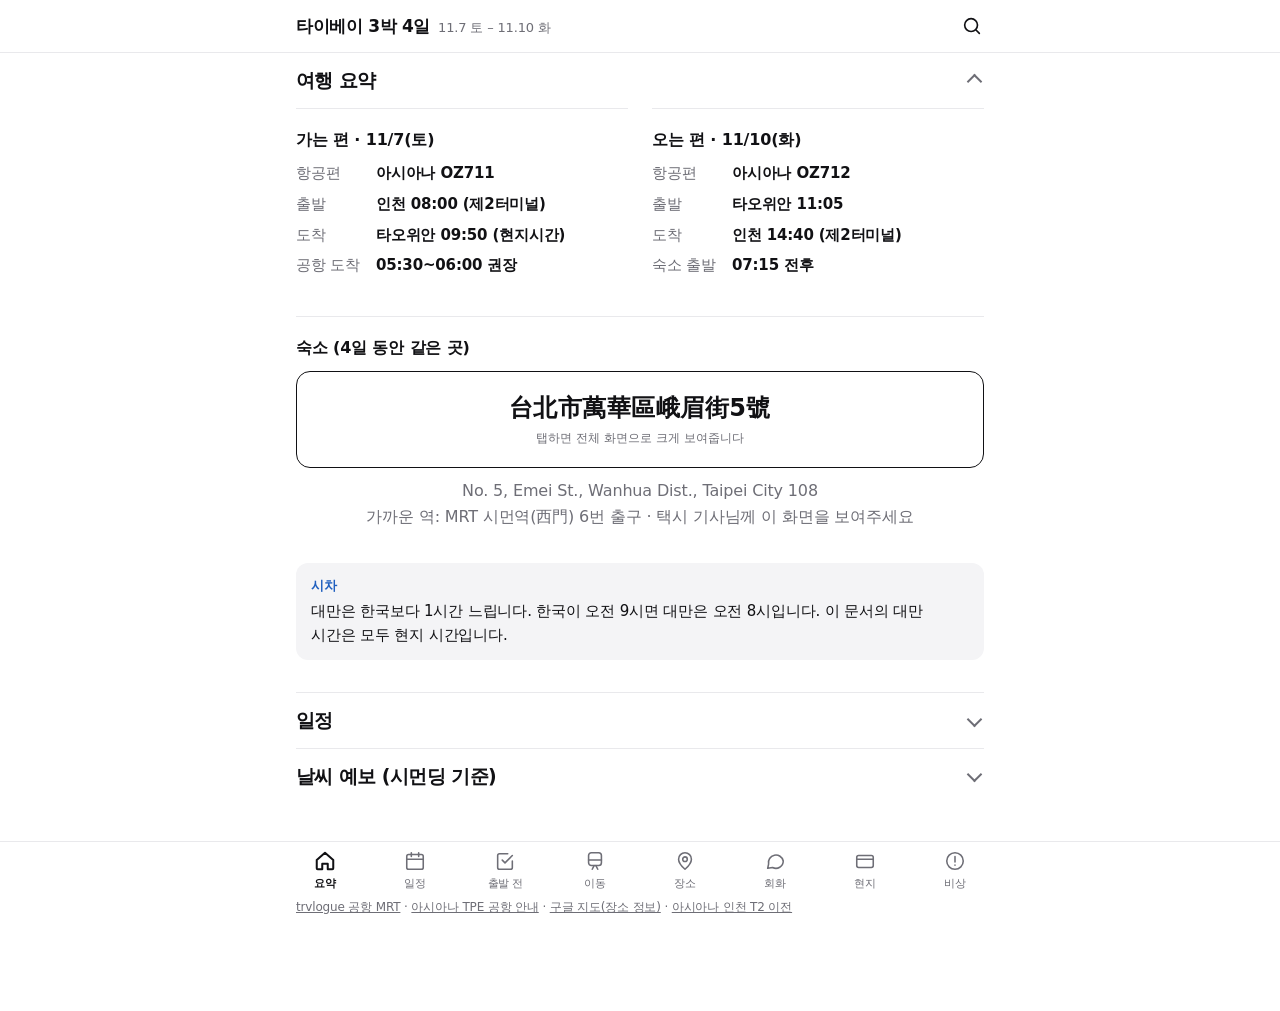
==== commit b277e815: "일정 탭 추가, 섹션 접기/펼치기, 오프라인 캐시 개선 Co-Authored-By: Claude Sonnet 5.5 <noreply@anthropic.com> Claude-Sess" ====
--- a/deploy/index.html
+++ b/deploy/index.html
@@ -50,8 +50,8 @@
 
 /* bottom tabs */
 nav.tabs{position:fixed;left:0;right:0;bottom:0;z-index:10;background:var(--bg);border-top:1px solid var(--line);padding-bottom:env(safe-area-inset-bottom)}
-nav.tabs .in{max-width:720px;margin:0 auto;display:grid;grid-template-columns:repeat(7,1fr)}
-nav.tabs button{font:inherit;font-size:11px;letter-spacing:-.03em;border:0;background:none;color:var(--sub);height:var(--tab-h);display:flex;flex-direction:column;align-items:center;justify-content:center;gap:3px;cursor:pointer;padding:0}
+nav.tabs .in{max-width:720px;margin:0 auto;display:grid;grid-template-columns:repeat(8,1fr)}
+nav.tabs button{font:inherit;font-size:10.5px;letter-spacing:-.04em;white-space:nowrap;border:0;background:none;color:var(--sub);height:var(--tab-h);display:flex;flex-direction:column;align-items:center;justify-content:center;gap:3px;cursor:pointer;padding:0}
 nav.tabs svg{width:22px;height:22px;stroke:currentColor;fill:none;stroke-width:1.7;stroke-linecap:round;stroke-linejoin:round}
 nav.tabs button[aria-selected="true"]{color:var(--ink);font-weight:700}
 nav.tabs button[aria-selected="true"] svg{stroke-width:2.2}
@@ -256,6 +256,31 @@
 .flash{animation:flash 1.8s ease}
 @keyframes flash{0%,40%{box-shadow:0 0 0 4px #ffe066;background:#ffe066;border-radius:6px}100%{box-shadow:0 0 0 0 transparent}}
 
+/* accordion */
+details.acc{border-top:1px solid var(--line)}
+.pane>details.acc:first-child,.pane>section:first-child>details.acc:first-child{border-top:0}
+details.acc>summary,details.daydet>summary,details.pmore>summary{list-style:none;cursor:pointer;-webkit-tap-highlight-color:transparent}
+details.acc>summary::-webkit-details-marker,details.daydet>summary::-webkit-details-marker,details.pmore>summary::-webkit-details-marker{display:none}
+details.acc>summary{display:flex;justify-content:space-between;align-items:center;gap:12px;padding:15px 0}
+details.acc>summary h2{margin:0 !important;font-size:19px}
+details.acc>summary::after,details.daydet>summary::after{content:"";flex:none;width:9px;height:9px;margin:0 4px 3px 0;border-right:2px solid var(--sub);border-bottom:2px solid var(--sub);transform:rotate(45deg);transition:transform .2s}
+details.acc[open]>summary::after,details.daydet[open]>summary::after{transform:rotate(-135deg);margin-bottom:-3px}
+.accbody{padding-bottom:18px}
+.accbody>.card:first-child{border-top:0;padding-top:4px}
+section.flat>h2{margin-top:26px}
+details.daydet{border-top:1px solid var(--line)}
+details.daydet:first-child{border-top:0}
+details.daydet>summary{display:flex;justify-content:space-between;align-items:center;padding:14px 0}
+details.daydet>summary b{font-size:17px}
+details.daydet>summary small{color:var(--sub);font-size:13px;margin-left:8px;font-weight:400}
+details.daydet .timeline{margin-bottom:14px}
+details.pmore{margin-top:8px}
+details.pmore>summary{display:inline-block;font-size:13px;font-weight:600;color:var(--blue);padding:6px 0}
+details.pmore>summary::before{content:"자세히 보기 ▾"}
+details.pmore[open]>summary::before{content:"접기 ▴"}
+.place{padding:14px 0}
+.offstat{font-size:12px;color:var(--sub)}
+
 footer{margin-top:48px;color:var(--sub);font-size:12px;line-height:1.6}
 footer a{color:var(--sub)}
 
@@ -304,6 +329,7 @@
     <p style="text-align:center;margin:0;color:var(--sub)">No. 5, Emei St., Wanhua Dist., Taipei City 108<br>가까운 역: MRT 시먼역(西門) 6번 출구 · 택시 기사님께 이 화면을 보여주세요</p>
   </div>
   <div class="note info"><b>시차</b>대만은 한국보다 1시간 느립니다. 한국이 오전 9시면 대만은 오전 8시입니다. 이 문서의 대만 시간은 모두 현지 시간입니다.</div>
+  <p class="offstat" id="offstat"></p>
 </section><section id="plan"><h2>일정</h2><div id="plan-body"></div><div class="grid" style="margin-top:12px"><div class="note ok" style="margin:8px 0"><b>꼭 먹을 것 ① 딘타이펑</b>7일 12시 푸싱점 예정입니다. 대기가 길 수 있으니 번호표를 먼저 받으세요. 지점 정보는 <a href="#places" data-go="places">장소 탭</a>에 있습니다.</div><div class="note warn" style="margin:8px 0"><b>이갑자(一甲子) 영업일 주의</b>일요일 휴무, 토요일은 14시까지입니다. 7일 21시 배달은 어려우니 월요일(9일) 점심 등으로 옮기는 것을 권합니다. 숙소에서 걸어서 10~15분입니다.</div></div></section><section id="weather">
   <h2>날씨 예보 (시먼딩 기준)</h2>
   <div class="card">
@@ -315,7 +341,7 @@
     <div class="note info"><b> 우산</b>강수확률은 낮지만 11월 타이베이는 갑자기 소나기가 오는 일이 많습니다. <b>접이식 우산 하나는 챙기시길 권합니다.</b> 편의점에서도 쉽게 살 수 있습니다.</div>
     <p style="font-size:13px;color:var(--sub);margin:0">※ 11월 5일 기준 예보입니다. 출발 전에 한 번 더 확인해 주세요.</p>
   </div>
-</section></div><div class="pane" id="tab-before" role="tabpanel"><section id="check"><h2>출발 전 체크리스트</h2>
+</section></div><div class="pane" id="tab-plan" role="tabpanel"><section id="plan2" class="flat"><h2>일정 (11/7–11/10)</h2><div id="plan-body2"></div><div class="grid" id="plan-notes2" style="margin-top:12px"></div></section></div><div class="pane" id="tab-before" role="tabpanel"><section id="check"><h2>출발 전 체크리스트</h2>
 <div class="card">
   <h3 style="margin-top:0"> 서류·입국</h3>
   <ul class="check">
@@ -798,6 +824,7 @@
 
 <nav class="tabs" role="tablist"><div class="in">
 <button role="tab" data-tab="home"><svg viewBox="0 0 24 24"><path d="M3 11l9-8 9 8v9a1 1 0 0 1-1 1h-5v-6H9v6H4a1 1 0 0 1-1-1z"/></svg>요약</button>
+<button role="tab" data-tab="plan"><svg viewBox="0 0 24 24"><rect x="3" y="5" width="18" height="16" rx="2"/><path d="M3 10h18M8 3v4M16 3v4"/></svg>일정</button>
 <button role="tab" data-tab="before"><svg viewBox="0 0 24 24"><path d="M9 11l3 3 8-8"/><path d="M20 12v7a2 2 0 0 1-2 2H6a2 2 0 0 1-2-2V6a2 2 0 0 1 2-2h9"/></svg>출발 전</button>
 <button role="tab" data-tab="move"><svg viewBox="0 0 24 24"><rect x="5" y="3" width="14" height="14" rx="3"/><path d="M5 11h14M9 21l2-4M15 21l-2-4"/></svg>이동</button>
 <button role="tab" data-tab="places"><svg viewBox="0 0 24 24"><path d="M12 21s-7-6.2-7-11a7 7 0 0 1 14 0c0 4.8-7 11-7 11z"/><circle cx="12" cy="10" r="2.5"/></svg>장소</button>
@@ -837,7 +864,7 @@
     e.preventDefault();
     var b=document.querySelector('nav.tabs button[data-tab="'+a.dataset.go+'"]'); b&&b.click();
     var t=a.getAttribute('href'); var el=t&&t.length>1&&document.getElementById(t.slice(1));
-    if(el) setTimeout(function(){el.scrollIntoView()},60);
+    if(el) setTimeout(function(){window.openAnc&&openAnc(el);el.scrollIntoView()},60);
   });
   btns.forEach(function(b){b.addEventListener('click',function(){
     if(history.replaceState) history.replaceState(null,'','#'+b.dataset.tab); show(b.dataset.tab); window.scrollTo(0,0);
@@ -845,7 +872,7 @@
   var h=(location.hash||'').slice(1), saved=null; try{saved=localStorage.getItem('taipei-tab')}catch(e){}
   var el=h&&document.getElementById(h); var p=el&&el.closest&&el.closest('.pane');
   show(p?p.id.replace('tab-',''):(h&&document.getElementById('tab-'+h)?h:(saved||'home')));
-  if(p&&el.tagName==='SECTION') setTimeout(function(){el.scrollIntoView()},0);
+  if(p&&el.tagName==='SECTION') setTimeout(function(){window.openAnc&&openAnc(el);el.scrollIntoView()},0);
 })();
 
 /* ---------- 일정 (여기만 고치면 됩니다) ----------
@@ -879,14 +906,22 @@
     ['15:45–20:00','공항 → 광주']
    ]]
   ];
-  var h=document.getElementById('plan-body'); if(!h) return;
   function e(s){return s.replace(/[&<>]/g,function(c){return{'&':'&amp;','<':'&lt;','>':'&gt;'}[c]})}
-  h.innerHTML=PLAN.map(function(d){
-    return '<div class="day"><h3>'+e(d[0])+'</h3><div class="timeline">'+d[1].map(function(i){
-      return '<div class="t'+(i[3]==='k'?' key':'')+'"><span class="time">'+e(i[0])+'</span> '+e(i[1])+
-        (i[2]?'<span class="sub2"'+(i[3]==='w'?' style="color:var(--accent)"':'')+'>'+e(i[2])+'</span>':'')+'</div>';
-    }).join('')+'</div></div>';
-  }).join('');
+  var now=new Date(), today=(now.getFullYear()===2026&&now.getMonth()===10)?now.getDate():0;
+  function render(h){
+    if(!h) return;
+    h.innerHTML=PLAN.map(function(d){
+      var n=parseInt(d[0],10);
+      return '<details class="daydet" open><summary><span><b>'+e(d[0])+'</b>'+(n===today?'<small style="color:var(--accent);font-weight:700">오늘</small>':'<small>'+d[1].length+'개 일정</small>')+'</span></summary><div class="timeline">'+d[1].map(function(i){
+        return '<div class="t'+(i[3]==='k'?' key':'')+'"><span class="time">'+e(i[0])+'</span> '+e(i[1])+
+          (i[2]?'<span class="sub2"'+(i[3]==='w'?' style="color:var(--accent)"':'')+'>'+e(i[2])+'</span>':'')+'</div>';
+      }).join('')+'</div></details>';
+    }).join('');
+  }
+  render(document.getElementById('plan-body'));
+  render(document.getElementById('plan-body2'));
+  var src=document.querySelector('#plan>.grid'), dst=document.getElementById('plan-notes2');
+  if(src&&dst) dst.innerHTML=src.innerHTML;
 })();
 
 /* ---------- checklist memory ---------- */
@@ -1242,7 +1277,7 @@
     close(); clearMarks();
     var btn=document.querySelector('nav.tabs button[data-tab="'+r.tab+'"]'); if(btn) btn.click();
     setTimeout(function(){
-      markIn(r.el,q); idx=null;
+      window.openAnc&&openAnc(r.el); markIn(r.el,q); idx=null;
       var y=r.el.getBoundingClientRect().top+window.pageYOffset-150; window.scrollTo(0,y);
       r.el.classList.remove('flash'); void r.el.offsetWidth; r.el.classList.add('flash');
     },80);
@@ -1262,9 +1297,54 @@
   });
 })();
 
+/* ---------- 접기/펼치기 (스크롤 줄이기) ---------- */
+window.openAnc=function(el){
+  for(var n=el;n&&n!==document.body;n=n.parentElement){ if(n.tagName==='DETAILS') n.open=true; }
+  var pl=el.closest&&el.closest('article.place'); if(pl){var m=pl.querySelector('details.pmore'); if(m) m.open=true;}
+};
+(function(){
+  /* 장소 카드: 이름·지도·메모만 보이고 나머지는 '자세히 보기' */
+  [].forEach.call(document.querySelectorAll('article.place'),function(a){
+    var rest=[].filter.call(a.children,function(c){return !c.classList.contains('ptop')&&!c.classList.contains('memo')});
+    if(!rest.length) return;
+    var d=document.createElement('details'); d.className='pmore'; d.appendChild(document.createElement('summary'));
+    rest.forEach(function(c){d.appendChild(c)}); a.appendChild(d);
+  });
+  /* 큰 섹션: 제목을 누르면 펼쳐짐. 요약·비상만 처음부터 펼침 */
+  var OPEN={summary:1,sos:1}, SKIP={talk:1,places:1,plan2:1};
+  [].forEach.call(document.querySelectorAll('.pane>section[id]'),function(sec){
+    if(SKIP[sec.id]) return;
+    var h=[].filter.call(sec.children,function(c){return c.tagName==='H2'})[0]; if(!h) return;
+    var d=document.createElement('details'); d.className='acc'; if(OPEN[sec.id]) d.open=true;
+    var sm=document.createElement('summary'); sm.appendChild(h);
+    var body=document.createElement('div'); body.className='accbody';
+    while(sec.firstChild) body.appendChild(sec.firstChild);
+    d.appendChild(sm); d.appendChild(body); sec.appendChild(d);
+  });
+  /* 장소 탭: 지도 두 장은 한 번에 접어두기 */
+  var pl=document.getElementById('places');
+  if(pl){
+    var maps=[].filter.call(pl.children,function(c){return c.classList.contains('card')&&c.querySelector('.mapwrap')});
+    if(maps.length){
+      var md=document.createElement('details'); md.className='acc';
+      var ms=document.createElement('summary'); ms.innerHTML='<h2>지도 (시내 · 시먼딩 확대)</h2>';
+      var mb=document.createElement('div'); mb.className='accbody';
+      maps[0].parentNode.insertBefore(md,maps[0]); md.appendChild(ms); md.appendChild(mb);
+      maps.forEach(function(m){mb.appendChild(m)});
+    }
+  }
+  window.addEventListener('beforeprint',function(){[].forEach.call(document.querySelectorAll('details'),function(d){d.open=true})});
+})();
+
 /* ---------- offline (installed web app) ---------- */
 if('serviceWorker' in navigator && /^https?:/.test(location.protocol)){
-  window.addEventListener('load',function(){navigator.serviceWorker.register('sw.js').catch(function(){})});
+  var os=document.getElementById('offstat');
+  window.addEventListener('load',function(){
+    navigator.serviceWorker.register('sw.js').catch(function(){ if(os) os.textContent='오프라인 저장을 지원하지 않는 브라우저입니다.'; });
+    navigator.serviceWorker.ready.then(function(){ if(os) os.textContent='✓ 오프라인 저장 완료 · 인터넷 없이도 열립니다'; });
+  });
+}else{
+  var os2=document.getElementById('offstat'); if(os2&&location.protocol==='file:') os2.textContent='파일로 열린 상태입니다. 이 파일을 폰에 저장해 두면 오프라인에서도 열립니다.';
 }
 </script>
 </body>
